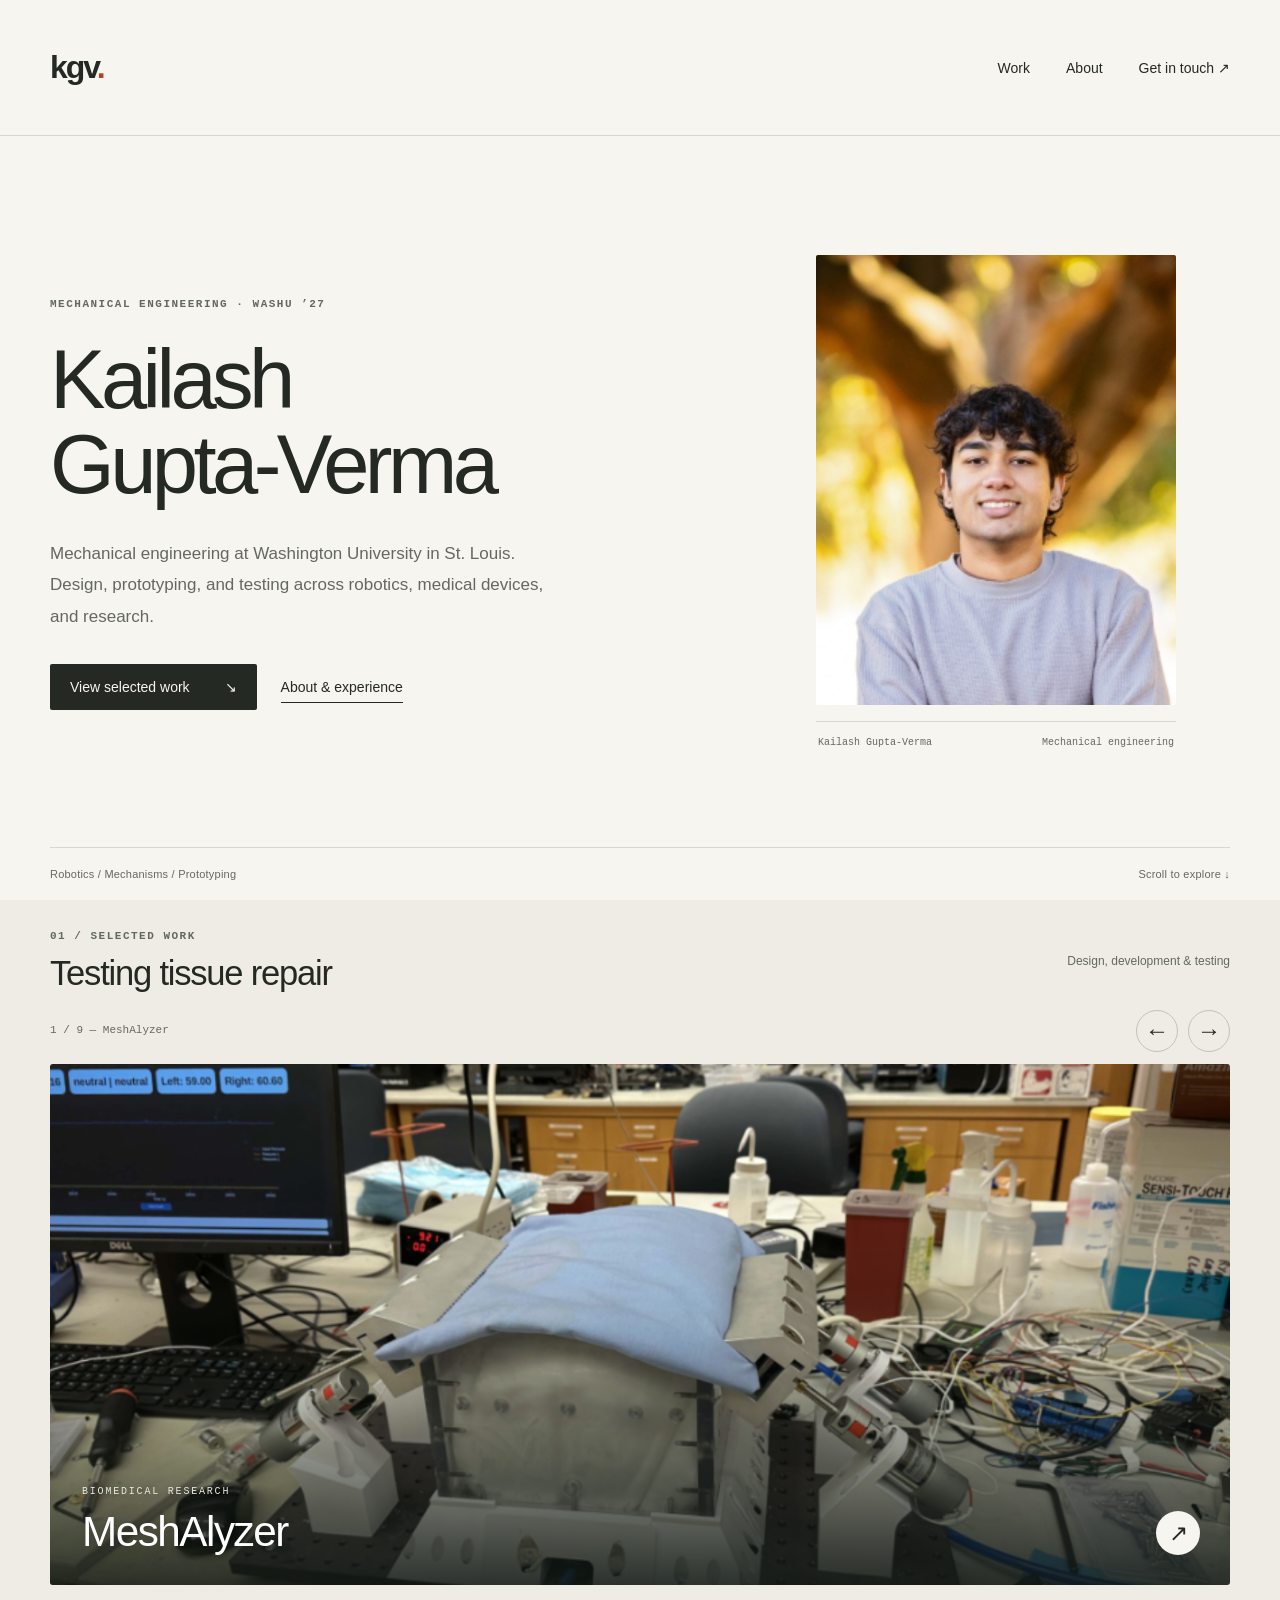
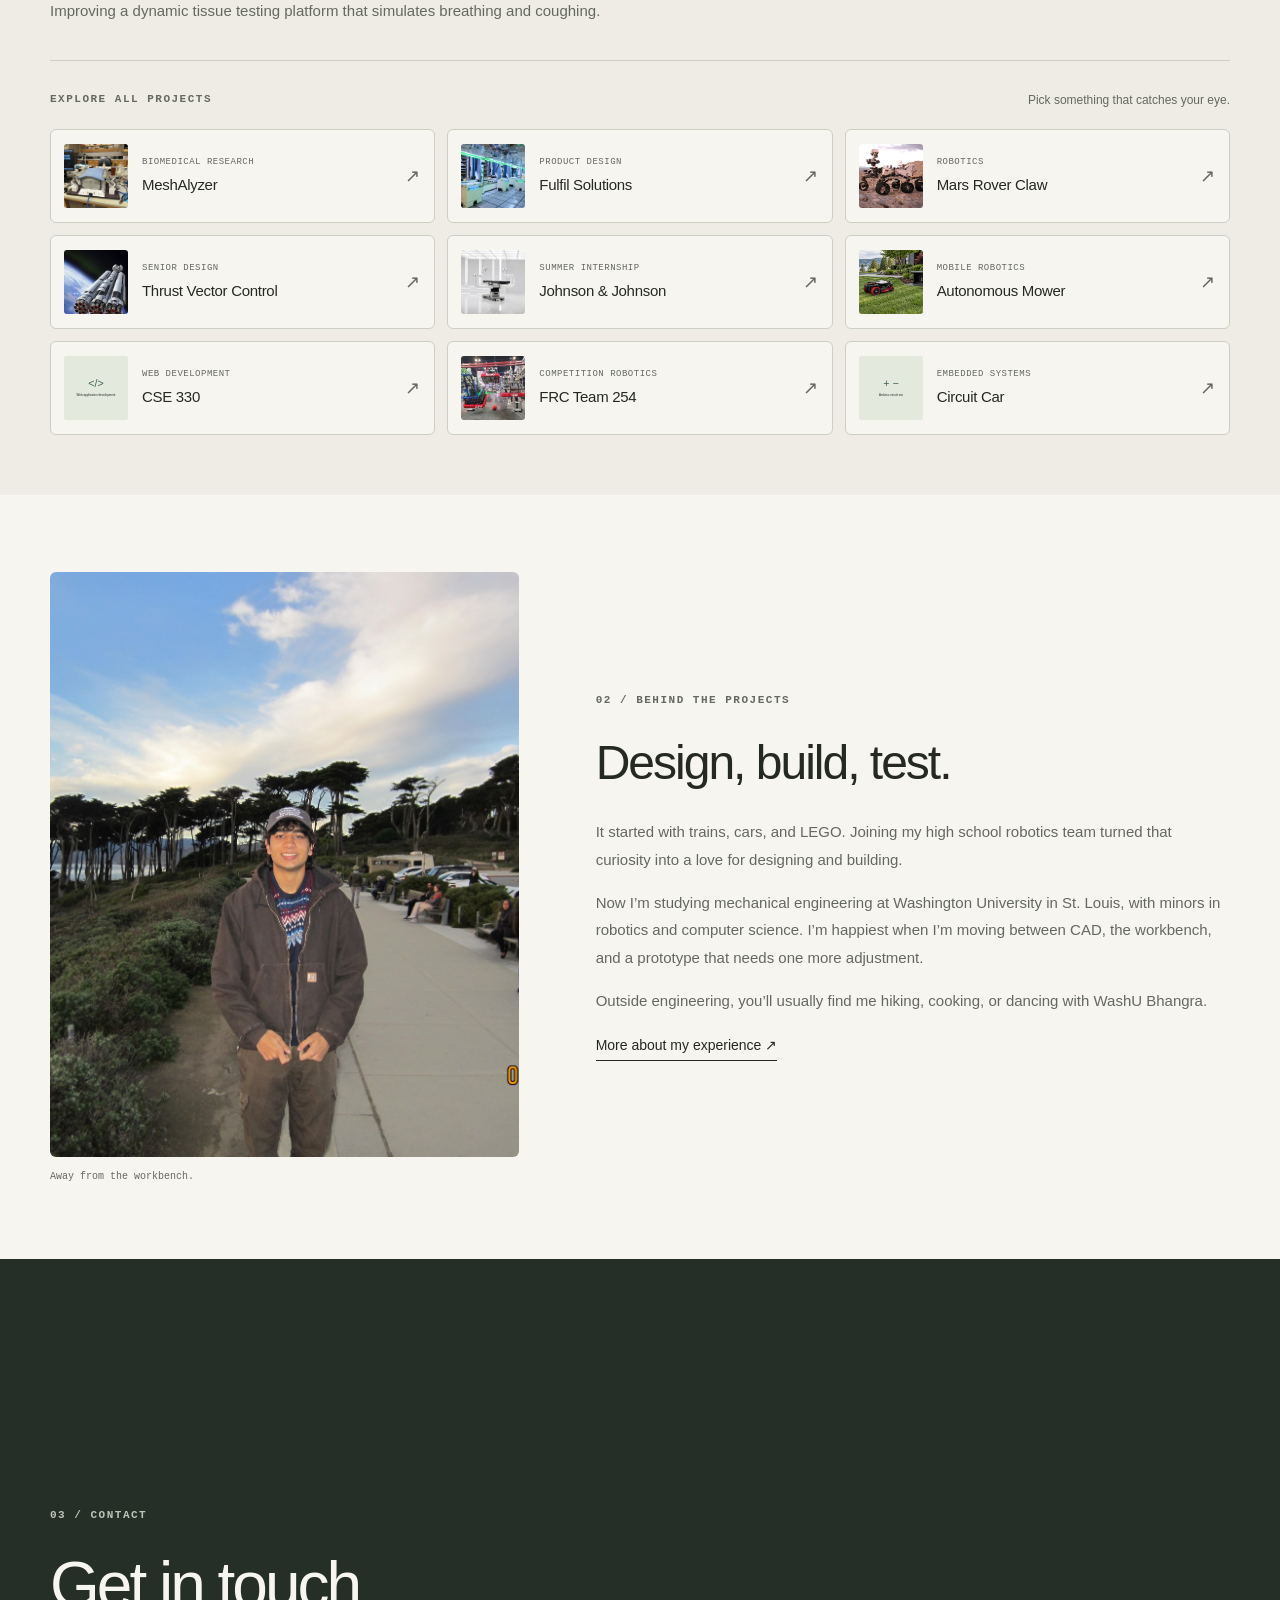
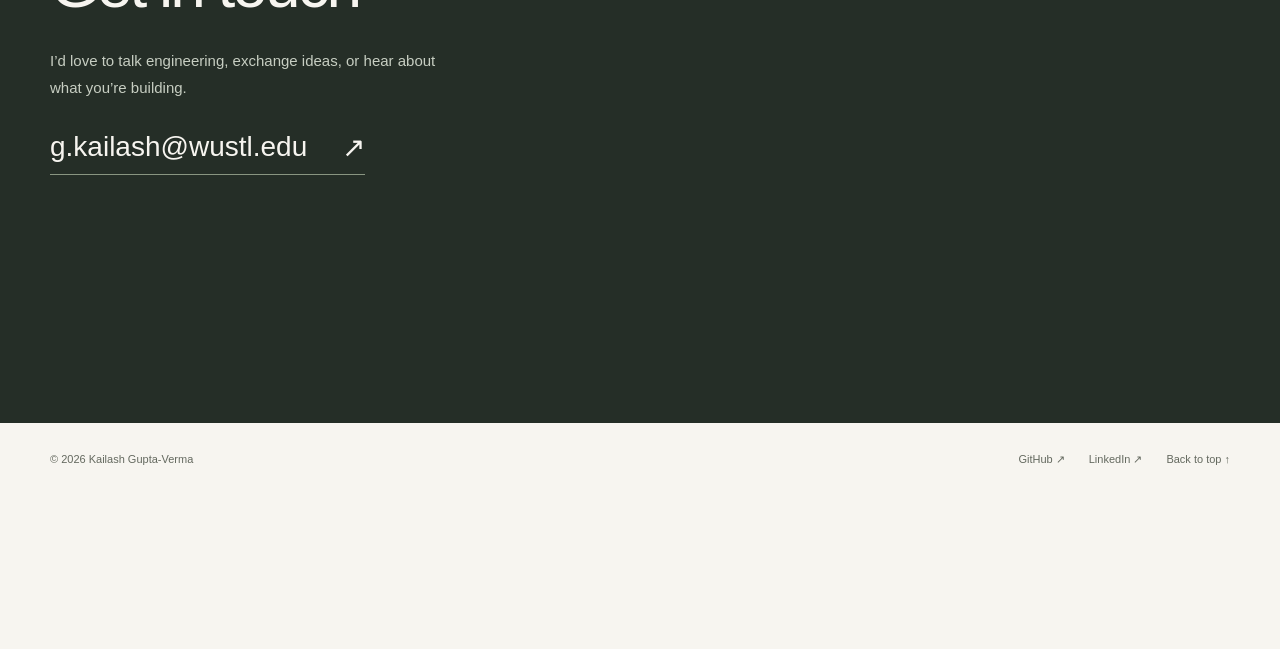
==== index.html @ 5b54e258 "trying agian" ====
<!DOCTYPE html>
<html lang="en">
<head>
    <meta charset="UTF-8">
    <meta name="viewport" content="width=device-width, initial-scale=1">
    <meta name="description"
        content="Kailash Gupta-Verma's engineering portfolio — robotics, mechanical design, biomedical research, and web development.">
    <meta name="theme-color" content="#f7f5f0">

    <title>Kailash Gupta-Verma | Engineering & Design</title>

    <link rel="stylesheet" href="style.css">
    <link rel="stylesheet" href="home.css">
    <script src="script.js" defer></script>
    <!-- Older project-page About links arrive here with #about. -->
    <script>if (window.location.hash === "#about") window.location.replace("about.html");</script>
</head>

<body class="homepage">
    <a class="skip-link" href="#main">Skip to content</a>

    <!-- navigation -->
    <header class="site-header">
        <div class="container header-inner">
            <a class="logo" href="./"
                aria-label="Kailash Gupta-Verma home">
                kgv<span>.</span>
            </a>

            <button class="menu-toggle"
                type="button"
                aria-expanded="false"
                aria-controls="navigation"
                hidden>
                Menu
            </button>

            <nav id="navigation" aria-label="Main navigation">
                <a href="#work">Work</a>
                <a href="about.html">About</a>
                <a href="#contact">
                    Get in touch <span aria-hidden="true">↗</span>
                </a>
            </nav>
        </div>
    </header>

    <main id="main">
        <!-- introduction -->
        <section class="hero container" aria-labelledby="hero-title">
            <div class="hero-copy">
                <p class="eyebrow">
                    Mechanical engineering · WashU ’27
                </p>

                <h1 id="hero-title">
                    Kailash<br>Gupta-Verma
                </h1>

                <p class="hero-description">
                    Mechanical engineering at Washington University in St. Louis.<br>Design, prototyping, and testing across robotics, medical devices, and research.
                </p>

                <div class="hero-actions">
                    <a class="button" href="#work">
                        View selected work
                        <span aria-hidden="true">↘</span>
                    </a>

                    <a class="text-link" href="about.html">
                        About & experience
                    </a>
                </div>
            </div>

            <div class="hero-visual">
                <figure class="hero-photo">
                    <img src="images/portPFP.jpeg"
                        alt="Portrait of Kailash Gupta-Verma"
                        fetchpriority="high">

                    <figcaption>
                        <span>Kailash Gupta-Verma</span>
                        <span>Mechanical engineering</span>
                    </figcaption>
                </figure>
            </div>

            <div class="hero-bottom">
                <span>Robotics / Mechanisms / Prototyping</span>

                <a href="#work">
                    Scroll to explore <span aria-hidden="true">↓</span>
                </a>
            </div>
        </section>

        <!-- project spotlight -->
        <section class="work-section" id="work"
            aria-labelledby="work-title">
            <div class="container">
                <div class="section-heading">
                    <div>
                        <p class="eyebrow">01 / Selected work</p>
                        <h2 id="work-title">Engineering in focus</h2>
                    </div>

                    <p class="work-hint">Design, development & testing</p>
                </div>

                <div class="project-carousel"
                    role="region"
                    aria-roledescription="carousel"
                    aria-label="Featured projects">

                    <div class="carousel-controls">
                        <p class="carousel-status"
                            id="project-status"
                            aria-live="polite"
                            aria-atomic="true"></p>

                        <div class="carousel-buttons">
                            <button class="carousel-button"
                                id="previous-project"
                                type="button"
                                aria-label="Show previous project"
                                aria-controls="project-track"
                                hidden>
                                <span aria-hidden="true">←</span>
                            </button>

                            <button class="carousel-button"
                                id="next-project"
                                type="button"
                                aria-label="Show next project"
                                aria-controls="project-track"
                                hidden>
                                <span aria-hidden="true">→</span>
                            </button>
                        </div>
                    </div>

                    <div class="project-grid" id="project-track">
                        <!-- meshalyzer -->
                        <article class="project-card featured" data-heading="Testing tissue repair" data-intro="A dynamic platform for studying how hernia repairs respond to breathing and coughing.">
                            <a class="project-image" style="--photo-fit: cover; --photo-position: 50% 50%"
                                href="projects/meshalyzer.html"
                                aria-label="Read about MeshAlyzer">

                                <img src="images/meshalyzer.jpg"
                                    alt="MeshAlyzer tissue testing platform on a laboratory bench"
                                    loading="lazy">

                                <span class="banner-caption"><span class="banner-category">Biomedical research</span><span class="banner-title">MeshAlyzer</span></span>
                                <span class="project-arrow"
                                    aria-hidden="true">↗</span>
                            </a>

                            <div class="project-info">
                                <div>
                                    

                                    <h3 class="visually-hidden"><a href="projects/meshalyzer.html">MeshAlyzer</a></h3>

                                    <p>
                                        Improving a dynamic tissue testing
                                        platform that simulates breathing
                                        and coughing.
                                    </p>
                                </div>

                                
                            </div>
                        </article>

                        <!-- fulfil -->
                        <article class="project-card" data-heading="Mechanisms for automation" data-intro="Compliant mechanisms and prototypes for automated grocery fulfillment.">
                            <a class="project-image" style="--photo-fit: cover; --photo-position: 50% 50%"
                                href="projects/fulfil.html"
                                aria-label="Read about my mechanical engineering internship at Fulfil">

                                <img src="images/fulfil.jpg"
                                    alt="Fulfil's automated grocery fulfillment equipment"
                                    loading="lazy">

                                <span class="banner-caption"><span class="banner-category">Product design</span><span class="banner-title">Fulfil Solutions</span></span>
                                <span class="project-arrow"
                                    aria-hidden="true">↗</span>
                            </a>

                            <div class="project-info">
                                <div>
                                    

                                    <h3 class="visually-hidden"><a href="projects/fulfil.html">Fulfil Solutions</a></h3>

                                    <p>
                                        Compliant bag-retention mechanisms and tote-positioning
                                        concepts for automated grocery fulfillment.
                                    </p>
                                </div>

                                
                            </div>
                        </article>

                        <!-- rover claw -->
                        <article class="project-card" data-heading="Designing the rover arm" data-intro="Arm and claw development, from torque calculations to working prototypes.">
                            <a class="project-image" style="--photo-fit: contain; --photo-position: 50% 50%"
                                href="projects/rover-claw.html"
                                aria-label="Read about the Mars rover claw">

                                <img src="images/roverCover.jpeg"
                                    alt="Prototype of the WashU Mars rover claw"
                                    loading="lazy">

                                <span class="banner-caption"><span class="banner-category">Robotics</span><span class="banner-title">Mars rover arm & claw</span></span>
                                <span class="project-arrow"
                                    aria-hidden="true">↗</span>
                            </a>

                            <div class="project-info">
                                <div>
                                    

                                    <h3 class="visually-hidden"><a href="projects/rover-claw.html">Mars rover arm & claw</a></h3>

                                    <p>
                                        Designing and prototyping an end effector
                                        for a competition Mars rover.
                                    </p>
                                </div>

                                
                            </div>
                        </article>

                        <!-- senior design -->
                        <article class="project-card" data-heading="Controlling an unstable system" data-intro="A thrust-vectoring demonstration that makes feedback control visible.">
                            <a class="project-image" style="--photo-fit: contain; --photo-position: 50% 50%"
                                href="projects/senior-design.html"
                                aria-label="Read about the thrust vector control demonstration">

                                <img src="images/snrDesignCover.jpeg"
                                    alt="Thrust vector control rocket demonstration"
                                    loading="lazy">

                                <span class="banner-caption"><span class="banner-category">Senior design</span><span class="banner-title">Thrust vector control</span></span>
                                <span class="project-arrow"
                                    aria-hidden="true">↗</span>
                            </a>

                            <div class="project-info">
                                <div>
                                    

                                    <h3 class="visually-hidden"><a href="projects/senior-design.html">Thrust vector control</a></h3>

                                    <p>
                                        A fan-powered thrust vector control
                                        demonstration that brings feedback
                                        control to the science center.
                                    </p>
                                </div>

                                
                            </div>
                        </article>

                        <!-- johnson & johnson -->
                        <article class="project-card" data-heading="Thermal design for robotics" data-intro="Simulation, physical layout testing, and thermal engineering at Johnson & Johnson.">
                            <a class="project-image" style="--photo-fit: cover; --photo-position: 50% 38%"
                                href="projects/jnj.html"
                                aria-label="Read about my Johnson and Johnson internship">

                                <img src="images/jnj.jpg"
                                    alt="My summer internship at Johnson & Johnson"
                                    loading="lazy">

                                <span class="banner-caption"><span class="banner-category">Industry experience</span><span class="banner-title">Johnson & Johnson</span></span>
                                <span class="project-arrow"
                                    aria-hidden="true">↗</span>
                            </a>

                            <div class="project-info">
                                <div>
                                    

                                    <h3 class="visually-hidden"><a href="projects/jnj.html">Johnson & Johnson</a></h3>

                                    <p>
                                        A closer look at my summer internship
                                        experience at Johnson & Johnson.
                                    </p>
                                </div>

                                
                            </div>
                        </article>

                        <!-- autonomous lawn mower -->
                        <article class="project-card" data-heading="Planning autonomous motion" data-intro="Exploring the mechanics, sensing, and navigation of an autonomous mower.">
                            <a class="project-image" style="--photo-fit: cover; --photo-position: 50% 50%"
                                href="projects/lawn-mower.html"
                                aria-label="Read about my autonomous lawn mower project">

                                <img src="images/lawn-mower.png"
                                    alt="Autonomous lawn mower project"
                                    loading="lazy">

                                <span class="banner-caption"><span class="banner-category">Independent project</span><span class="banner-title">Autonomous lawn mower</span></span>
                                <span class="project-arrow"
                                    aria-hidden="true">↗</span>
                            </a>

                            <div class="project-info">
                                <div>
                                    

                                    <h3 class="visually-hidden"><a href="projects/lawn-mower.html">Autonomous lawn mower</a></h3>

                                    <p>
                                        Exploring the mechanical, sensing,
                                        and navigation requirements for
                                        an autonomous mowing system.
                                    </p>
                                </div>

                                
                            </div>
                        </article>

                        <!-- cse 330 -->
                        <article class="project-card" data-heading="From interface to database" data-intro="Web applications connecting browser interactions, server logic, and stored data.">
                            <a class="project-image" style="--photo-fit: contain; --photo-position: 50% 50%"
                                href="projects/cse330.html"
                                aria-label="Read about my CSE 330 web development work">

                                <img src="images/web-development.svg"
                                    alt="Screenshot of my CSE 330 web development work"
                                    loading="lazy">

                                <span class="banner-caption"><span class="banner-category">Web development</span><span class="banner-title">Web application development</span></span>
                                <span class="project-arrow"
                                    aria-hidden="true">↗</span>
                            </a>

                            <div class="project-info">
                                <div>
                                    

                                    <h3 class="visually-hidden"><a href="projects/cse330.html">Web application development</a></h3>

                                    <p>
                                        Full-stack coursework connecting browser
                                        interactions, server-side logic,
                                        databases, and deployment.
                                    </p>
                                </div>

                                
                            </div>
                        </article>

                        <!-- frc -->
                        <article class="project-card" data-heading="Engineering for competition" data-intro="Mechanical design and electrical leadership with FRC Team 254.">
                            <a class="project-image" style="--photo-fit: cover; --photo-position: 50% 42%"
                                href="projects/frc.html"
                                aria-label="Read about my FRC robotics experience">

                                <img src="images/frc-2023-cover.jpg"
                                    alt="Team 254 competition robot"
                                    loading="lazy">

                                <span class="banner-caption"><span class="banner-category">Competition robotics</span><span class="banner-title">FRC Team 254</span></span>
                                <span class="project-arrow"
                                    aria-hidden="true">↗</span>
                            </a>

                            <div class="project-info">
                                <div>
                                    

                                    <h3 class="visually-hidden"><a href="projects/frc.html">FRC Team 254</a></h3>

                                    <p>
                                        Mechanical design, wiring, and integration
                                        across the 2022 and 2023 competition seasons.
                                    </p>
                                </div>

                                
                            </div>
                        </article>

                        <!-- circuit car -->
                        <article class="project-card" data-heading="Connecting code and circuits" data-intro="A circuits-class team project combining motor control, sensing, lights, and sound.">
                            <a class="project-image" style="--photo-fit: contain; --photo-position: 50% 50%"
                                href="projects/arduino-car.html"
                                aria-label="Read about Circuit Car">

                                <img src="images/circuits.svg"
                                    alt="Arduino-powered Circuit Car prototype"
                                    loading="lazy">

                                <span class="banner-caption"><span class="banner-category">Embedded systems</span><span class="banner-title">Circuit Car</span></span>
                                <span class="project-arrow"
                                    aria-hidden="true">↗</span>
                            </a>

                            <div class="project-info">
                                <div>
                                    

                                    <h3 class="visually-hidden"><a href="projects/arduino-car.html">Circuit Car</a></h3>

                                    <p>
                                        A microcontroller-based vehicle exploring
                                        Bluetooth control, ultrasonic sensing,
                                        and motor circuitry.
                                    </p>
                                </div>

                                
                            </div>
                        </article>
                    </div>
                </div>

                <!-- compact project directory -->
                <div class="project-directory">
                    <div class="directory-heading">
                        <p class="eyebrow">Explore all projects</p>
                        <span>Pick something that catches your eye.</span>
                    </div>

                    <div class="project-matrix">
                        <a class="mini-project" href="projects/meshalyzer.html">
                            <img src="images/meshalyzer.jpg"
                                alt="" loading="lazy">
                            <div class="mini-project-copy">
                                <span class="mini-project-category">Biomedical research</span>
                                <h3>MeshAlyzer</h3>
                            </div>
                            <span class="mini-project-arrow" aria-hidden="true">↗</span>
                        </a>

                        <a class="mini-project" href="projects/fulfil.html">
                            <img src="images/fulfil.jpg"
                                alt="" loading="lazy">
                            <div class="mini-project-copy">
                                <span class="mini-project-category">Product design</span>
                                <h3>Fulfil Solutions</h3>
                            </div>
                            <span class="mini-project-arrow" aria-hidden="true">↗</span>
                        </a>

                        <a class="mini-project" href="projects/rover-claw.html">
                            <img src="images/roverCover.jpeg"
                                alt="" loading="lazy">
                            <div class="mini-project-copy">
                                <span class="mini-project-category">Robotics</span>
                                <h3>Mars Rover Claw</h3>
                            </div>
                            <span class="mini-project-arrow" aria-hidden="true">↗</span>
                        </a>

                        <a class="mini-project" href="projects/senior-design.html">
                            <img src="images/snrDesignCover.jpeg"
                                alt="" loading="lazy">
                            <div class="mini-project-copy">
                                <span class="mini-project-category">Senior design</span>
                                <h3>Thrust Vector Control</h3>
                            </div>
                            <span class="mini-project-arrow" aria-hidden="true">↗</span>
                        </a>

                        <a class="mini-project" href="projects/jnj.html">
                            <img src="images/jnj.jpg"
                                alt="" loading="lazy">
                            <div class="mini-project-copy">
                                <span class="mini-project-category">Summer internship</span>
                                <h3>Johnson & Johnson</h3>
                            </div>
                            <span class="mini-project-arrow" aria-hidden="true">↗</span>
                        </a>

                        <a class="mini-project" href="projects/lawn-mower.html">
                            <img src="images/lawn-mower.png"
                                alt="" loading="lazy">
                            <div class="mini-project-copy">
                                <span class="mini-project-category">Mobile robotics</span>
                                <h3>Autonomous Mower</h3>
                            </div>
                            <span class="mini-project-arrow" aria-hidden="true">↗</span>
                        </a>

                        <a class="mini-project" href="projects/cse330.html">
                            <img src="images/web-development.svg"
                                alt="" loading="lazy">
                            <div class="mini-project-copy">
                                <span class="mini-project-category">Web development</span>
                                <h3>CSE 330</h3>
                            </div>
                            <span class="mini-project-arrow" aria-hidden="true">↗</span>
                        </a>

                        <a class="mini-project" href="projects/frc.html">
                            <img src="images/frc.jpeg"
                                alt="" loading="lazy">
                            <div class="mini-project-copy">
                                <span class="mini-project-category">Competition robotics</span>
                                <h3>FRC Team 254</h3>
                            </div>
                            <span class="mini-project-arrow" aria-hidden="true">↗</span>
                        </a>

                        <a class="mini-project" href="projects/arduino-car.html">
                            <img src="images/circuits.svg"
                                alt="" loading="lazy">
                            <div class="mini-project-copy">
                                <span class="mini-project-category">Embedded systems</span>
                                <h3>Circuit Car</h3>
                            </div>
                            <span class="mini-project-arrow" aria-hidden="true">↗</span>
                        </a>
                    </div>
                </div>
            </div>
        </section>

        <!-- about -->
        <section class="about-section container" id="about"
            aria-labelledby="about-title">
            <div class="about-image">
                <img src="images/about-me.jpg"
                    alt="Kailash outdoors near the coast"
                    loading="lazy">

                <span class="image-caption">
                    Away from the workbench.
                </span>
            </div>

            <div class="about-copy">
                <p class="eyebrow">02 / Behind the projects</p>

                <h2 id="about-title">
                    Design, build, test.
                </h2>

                <p>
                    It started with trains, cars, and LEGO. Joining my high
                    school robotics team turned that curiosity into a love
                    for designing and building.
                </p>

                <p>
                    Now I’m studying mechanical engineering at Washington
                    University in St. Louis, with minors in robotics and
                    computer science. I’m happiest when I’m moving between
                    CAD, the workbench, and a prototype that needs one more
                    adjustment.
                </p>

                <p>
                    Outside engineering, you’ll usually find me hiking,
                    cooking, or dancing with WashU Bhangra.
                </p>

                <a class="text-link"
                    href="about.html">
                    More about my experience
                    <span aria-hidden="true">↗</span>
                </a>
            </div>
        </section>

        <!-- contact -->
        <section class="contact-section" id="contact"
            aria-labelledby="contact-title">
            <div class="container contact-inner">
                <p class="eyebrow">03 / Contact</p>

                <h2 id="contact-title">
                    Get in touch
                </h2>

                <p>
                    I’d love to talk engineering, exchange ideas,
                    or hear about what you’re building.
                </p>

                <a class="contact-link" href="mailto:g.kailash@wustl.edu">
                    g.kailash@wustl.edu
                    <span aria-hidden="true">↗</span>
                </a>
            </div>
        </section>
    </main>

    <!-- footer -->
    <footer class="container site-footer">
        <p>
            © <span id="year">2026</span> Kailash Gupta-Verma
        </p>

        <div class="footer-links">
            <a href="https://github.com/kailashguptaverma">
                GitHub ↗
            </a>

            <a href="https://www.linkedin.com/in/kailash-gupta-verma-360150200/">
                LinkedIn ↗
            </a>

            <a href="#main">Back to top ↑</a>
        </div>
    </footer>
</body>
</html>
---- style.css ----
@import url("portfolio/style.css");
---- home.css ----
/* Homepage refinement; shared project styles stay in style.css. */
.homepage .hero { grid-template-columns: 1.35fr 1fr; gap: 40px 80px; padding-top: clamp(40px,7svh,90px); }
.homepage h1 { font-size: clamp(48px,6.5vw,88px); font-weight: 400; line-height: 1.02; letter-spacing: -.055em; }
.homepage .hero-description { max-width: 510px; font-size: 17px; line-height: 1.85; margin-top: 30px; }
.homepage .hero-photo { transform: none; padding: 0; border: 0; background: transparent; border-radius: 0; }
.homepage .hero-photo img { aspect-ratio: 4/5; max-height: 56svh; border-radius: 2px; }
.homepage .hero-photo figcaption { color: var(--muted); border-top: 1px solid var(--line); margin-top: 16px; padding-top: 15px; }
.homepage .hero-visual { max-width: 360px; padding: 0; }
.homepage .hero-actions .button { border-radius: 2px; padding: 15px 20px; }
.homepage .hero-bottom { font-family: inherit; letter-spacing: .02em; }
.homepage #work { scroll-margin-top: 0; padding-top: 28px; padding-bottom: 60px; }
.homepage #work .section-heading { margin-bottom: 22px; align-items: center; }
.homepage #work .section-heading h2 { font-size: clamp(30px,3.5vw,46px); letter-spacing: -.04em; }
.homepage #work .section-heading .eyebrow { margin-bottom: 10px; }
.homepage .carousel-controls { margin-bottom: 16px; }
.homepage .carousel-button { width: 42px; height: 42px; }
.homepage .project-carousel.is-ready .project-image img,
.homepage .project-carousel.is-ready .project-placeholder { height: var(--spotlight-height,40svh); min-height: 180px; aspect-ratio: auto; }
.homepage .project-carousel.is-ready .project-info { padding-top: 20px; }
.homepage .project-info h3 { font-size: 24px; }
.homepage .project-info p:last-child { margin-bottom: 0; line-height: 1.65; }
.homepage .project-directory { margin-top: 42px; }
.homepage .about-copy em { font-family: inherit; font-style: normal; }
.homepage .contact-inner h2 { font-size: clamp(38px,5vw,64px); }
@media(max-width:800px) {
 .homepage .hero { gap: 35px; }
 .homepage .project-carousel.is-ready .project-info { display: block; }
 .homepage .project-carousel.is-ready .tags { justify-content: flex-start; max-width: none; }
}
@media(max-width:640px) {
 .homepage .hero { grid-template-columns: 1fr; padding-top: 40px; }
 .homepage h1 { font-size: clamp(46px,12vw,68px); }
 .homepage .hero-description { font-size: 16px; }
 .homepage .hero-visual { max-width: 300px; }
 .homepage .hero-photo img { max-height: none; }
 .homepage #work .section-heading { display: block; }
 .homepage #work .section-heading > p { margin-top: 14px; }
 .homepage .project-carousel.is-ready .project-image img { height: clamp(200px,32svh,340px); }
}

/* Image-led project spotlight */
.visually-hidden { position:absolute!important; width:1px; height:1px; padding:0; margin:-1px; overflow:hidden; clip-path:inset(50%); white-space:nowrap; border:0; }
.homepage #work .section-heading { margin-bottom:16px; }
.homepage #work .section-heading h2 { font-size:clamp(26px,2.7vw,36px); letter-spacing:-.035em; }
.homepage #work .section-heading .eyebrow { margin-bottom:8px; }
.homepage .work-hint { font-size:12px; }
.homepage .carousel-controls { margin-bottom:12px; }
.homepage .project-image { background:#dfe2d8; border-radius:3px; isolation:isolate; }
.homepage .project-image::after { content:""; position:absolute; inset:0; z-index:1; pointer-events:none; background:linear-gradient(180deg,transparent 35%,rgba(16,23,19,.15) 55%,rgba(16,23,19,.88) 100%); }
.homepage .project-carousel .project-image img { width:100%; height:var(--spotlight-height,52svh); min-height:260px; object-fit:var(--photo-fit,cover); object-position:var(--photo-position,center); }
.homepage .project-carousel.is-ready .project-image img { min-height:260px; object-fit:var(--photo-fit,cover); }
.homepage .project-image:hover img { transform:none; }
.homepage .banner-caption { position:absolute; z-index:2; bottom:30px; left:32px; right:95px; color:#fff; display:flex; flex-direction:column; gap:10px; text-shadow:0 1px 8px rgba(0,0,0,.2); }
.homepage .banner-category { font:10px/1.5 "Courier New",monospace; text-transform:uppercase; letter-spacing:1.8px; color:#e4e9de; }
.homepage .banner-title { font-size:clamp(27px,3.3vw,44px); font-weight:400; letter-spacing:-.035em; line-height:1.1; }
.homepage .project-arrow { z-index:3; bottom:30px; right:30px; }
.homepage .project-carousel.is-ready .project-info { display:block; padding-top:14px; }
.homepage .project-info p { max-width:820px; color:var(--muted); font-size:15px; line-height:1.65; }
.homepage .project-directory { margin-top:36px; }
@media(max-width:640px) {
 .homepage #work { padding-top:24px; }
 .homepage #work .section-heading .work-hint { display:none; }
 .homepage .project-carousel.is-ready .project-image img { height:clamp(300px,48svh,480px); min-height:300px; }
 .homepage .banner-caption { bottom:24px; left:20px; right:70px; gap:8px; }
 .homepage .banner-title { font-size:28px; }
 .homepage .project-arrow { bottom:24px; right:18px; width:36px; height:36px; font-size:20px; }
}
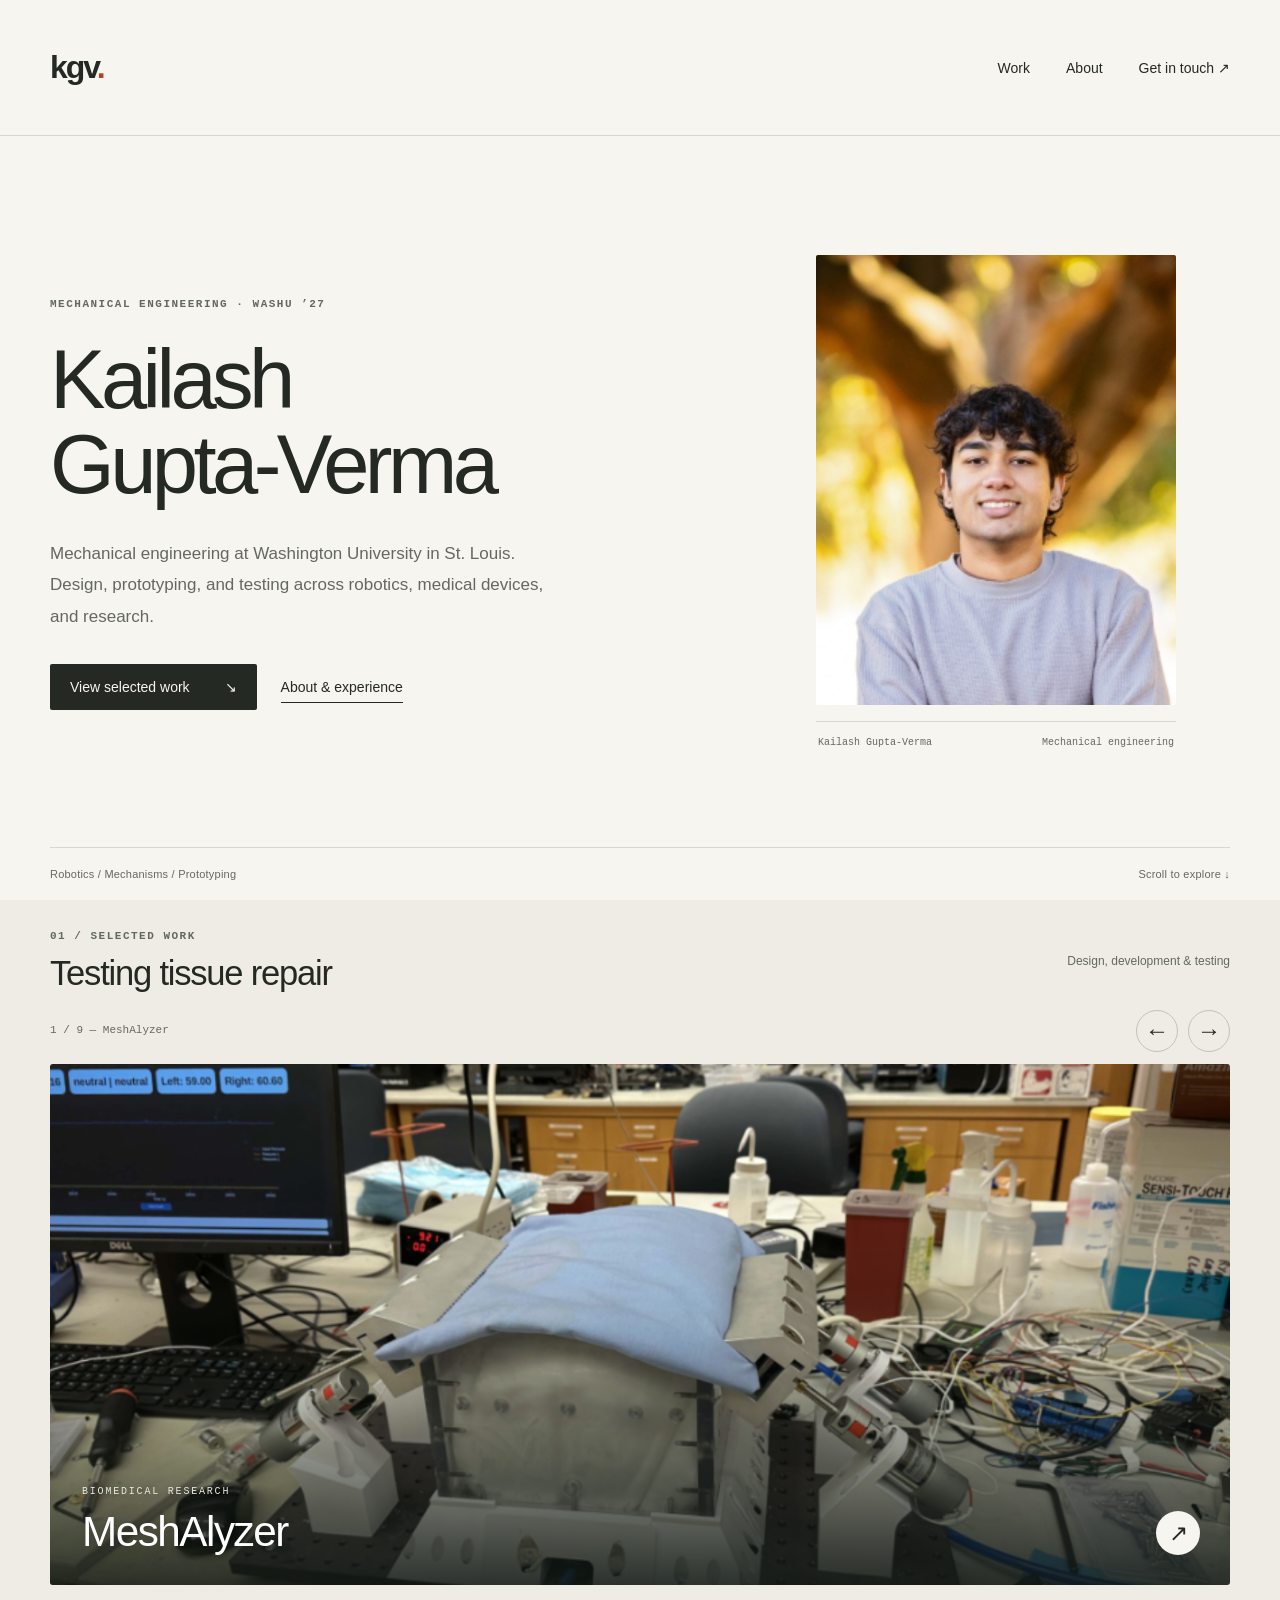
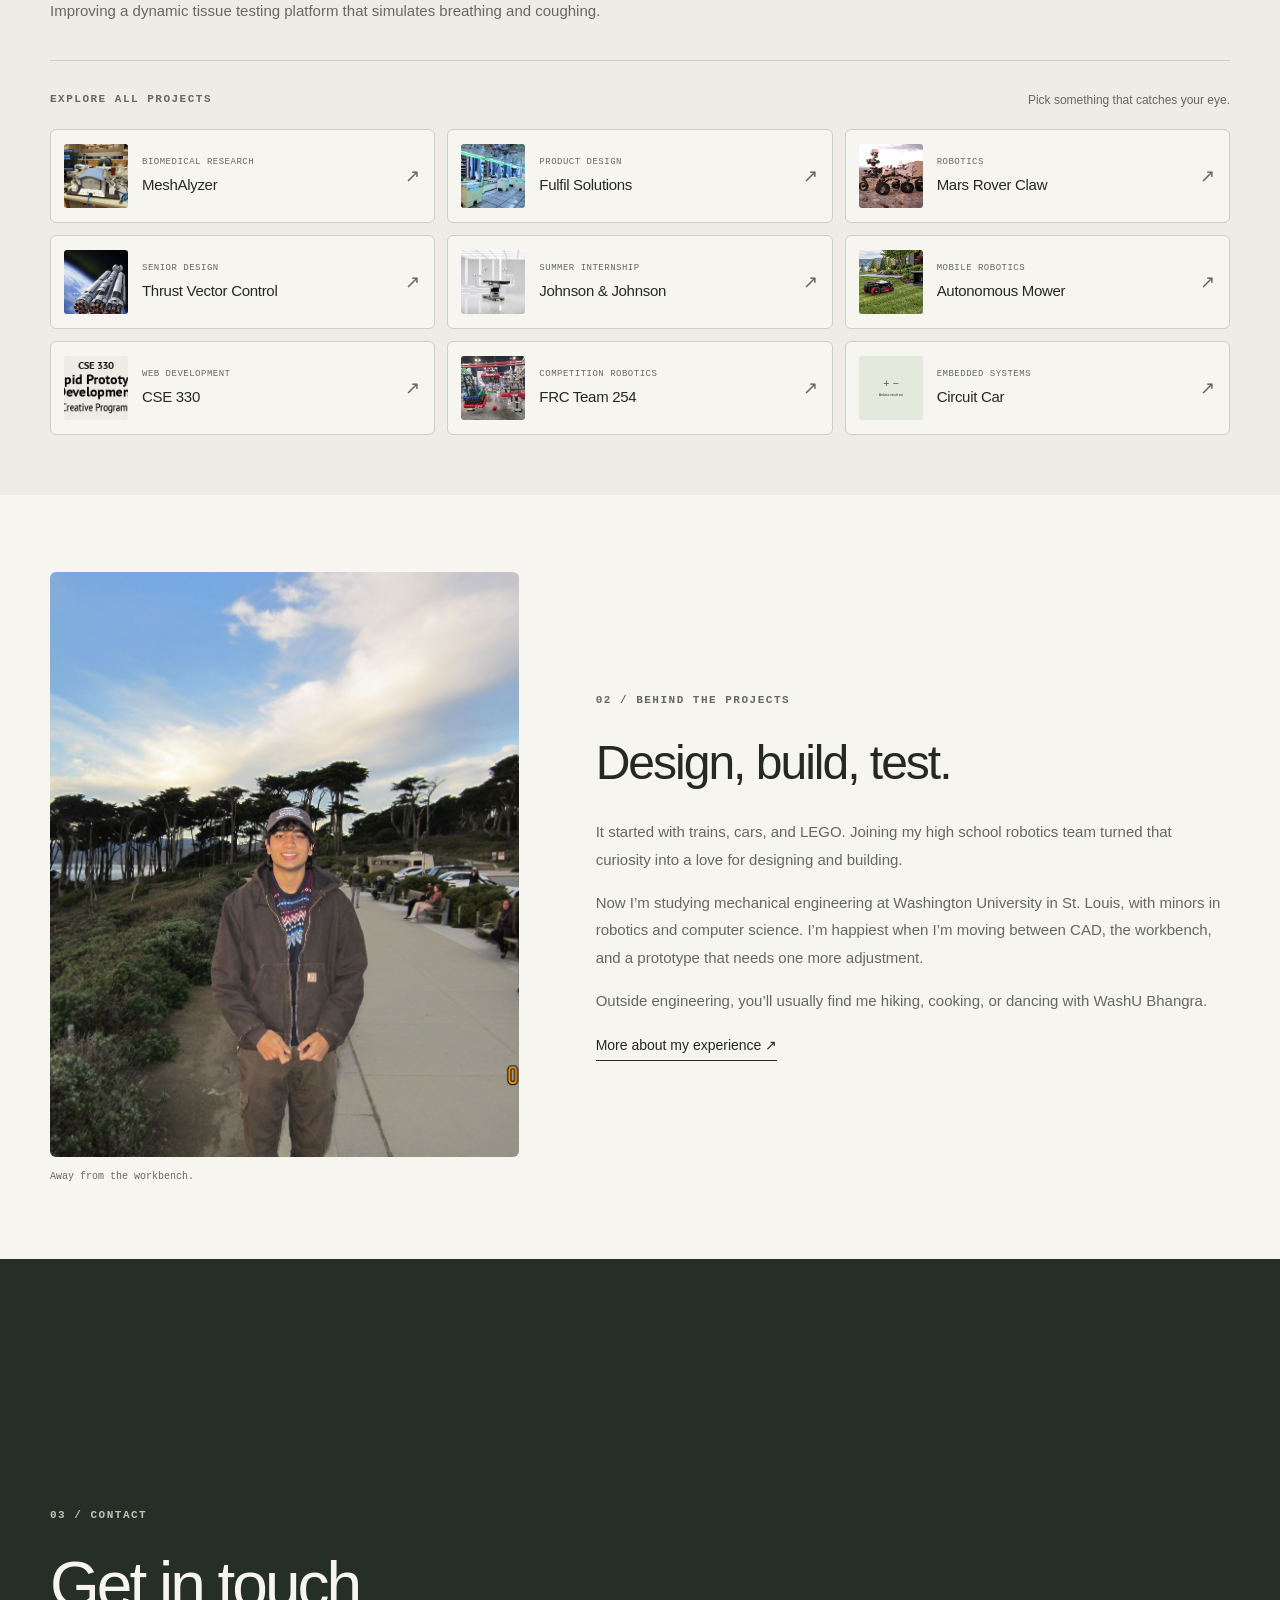
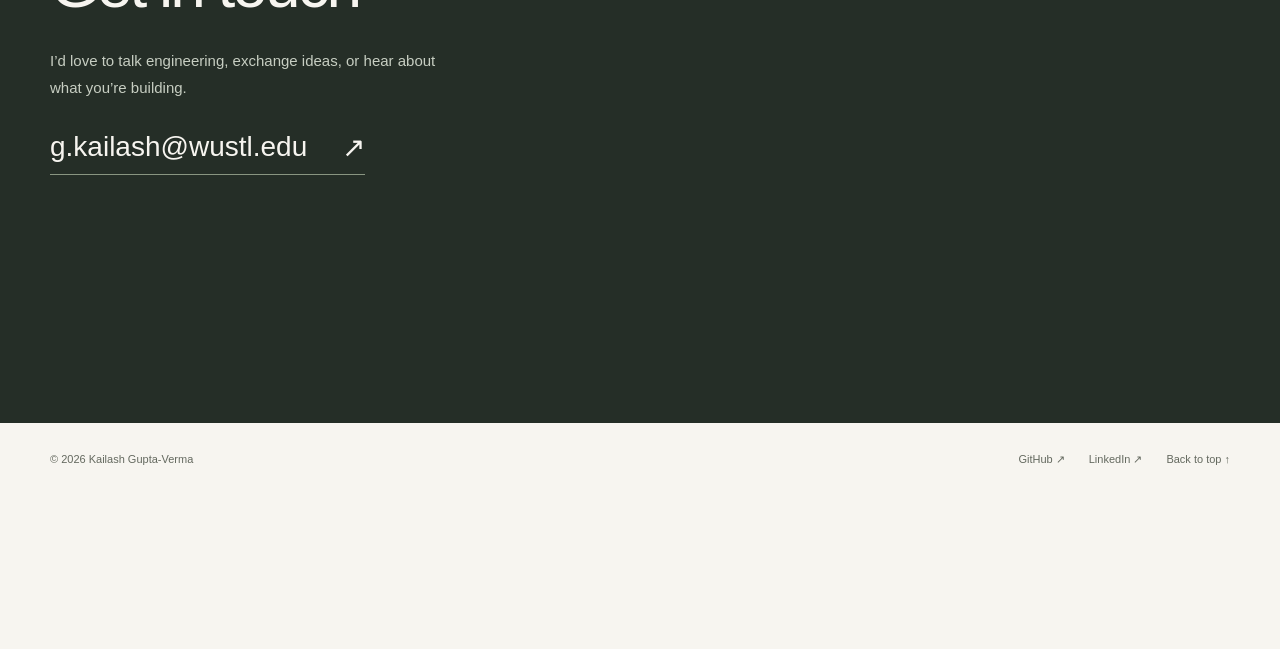
==== commit 6ac6968f: "330 image update" ====
--- a/index.html
+++ b/index.html
@@ -336,7 +336,7 @@
                                 href="projects/cse330.html"
                                 aria-label="Read about my CSE 330 web development work">
 
-                                <img src="images/web-development.svg"
+                                <img src="images/cse330-cover.png"
                                     alt="Screenshot of my CSE 330 web development work"
                                     loading="lazy">
 
@@ -496,7 +496,7 @@
                         </a>
 
                         <a class="mini-project" href="projects/cse330.html">
-                            <img src="images/web-development.svg"
+                            <img src="images/cse330-cover.png"
                                 alt="" loading="lazy">
                             <div class="mini-project-copy">
                                 <span class="mini-project-category">Web development</span>
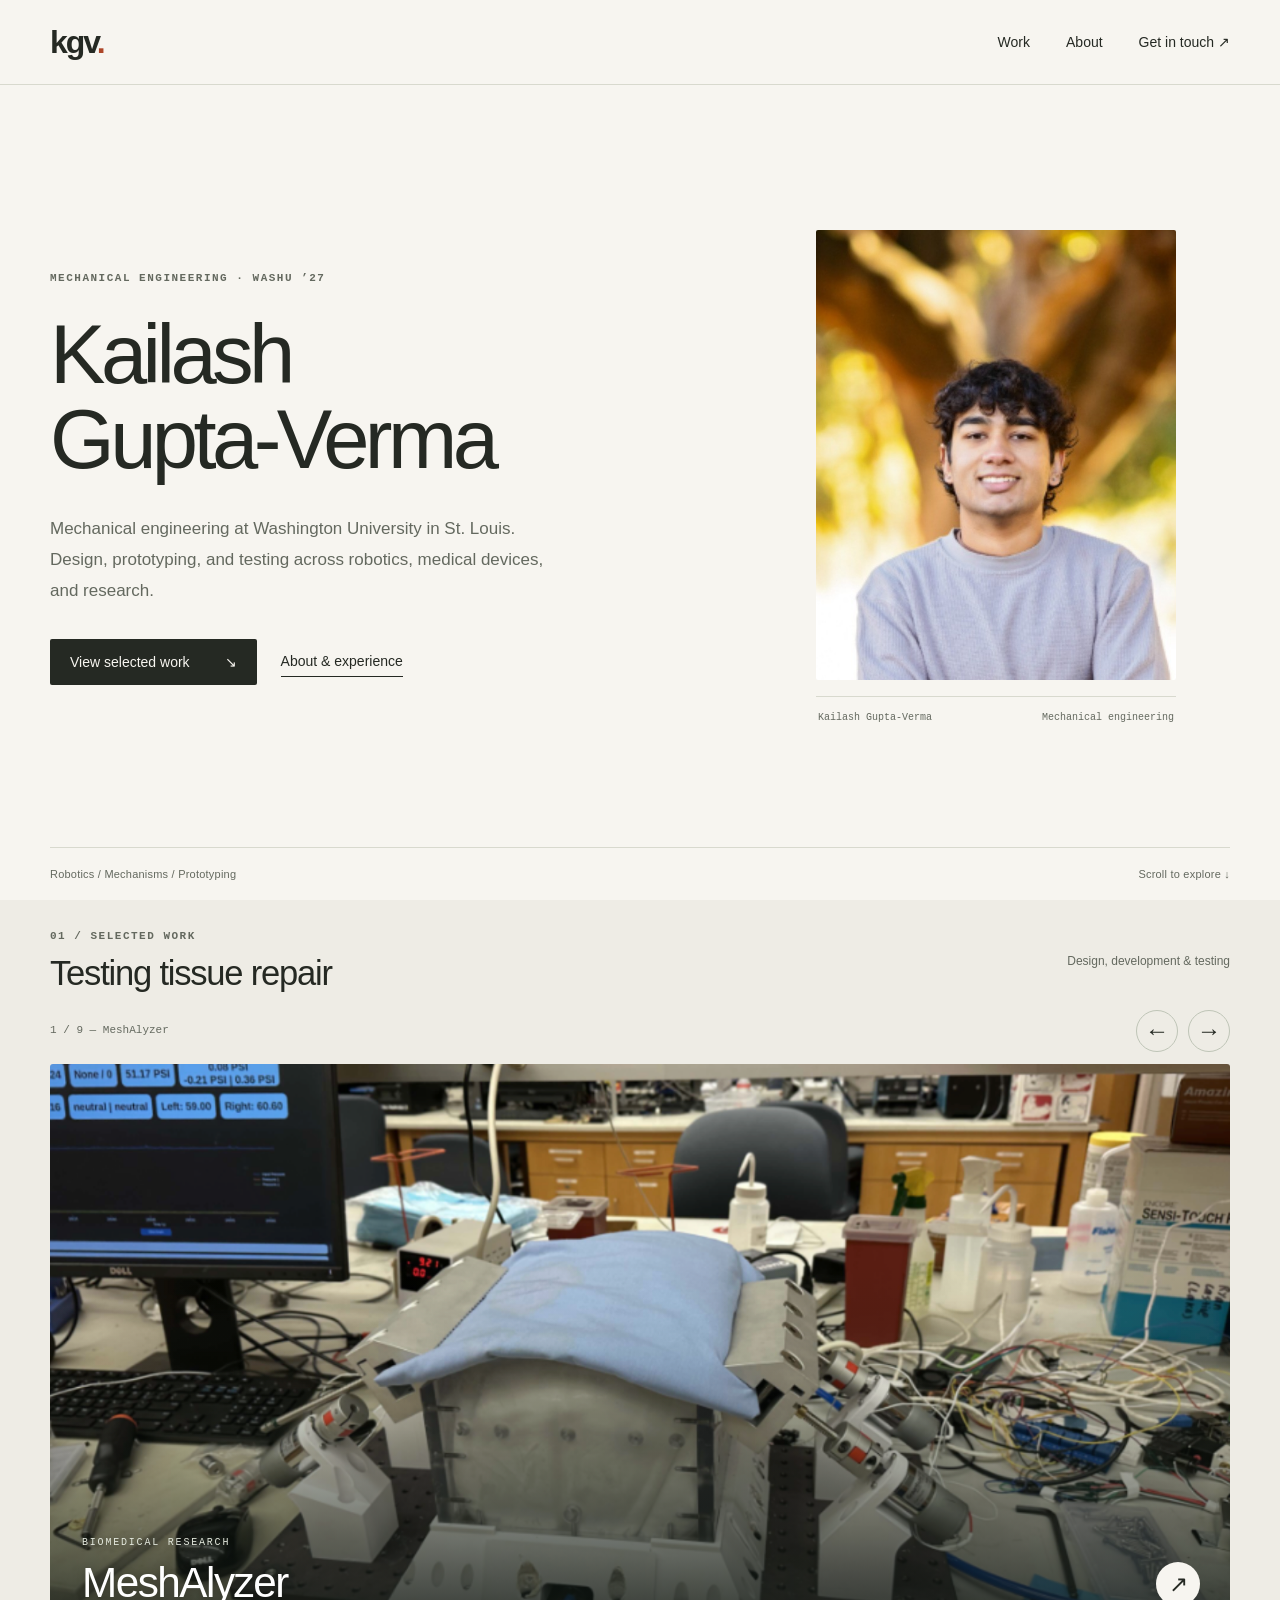
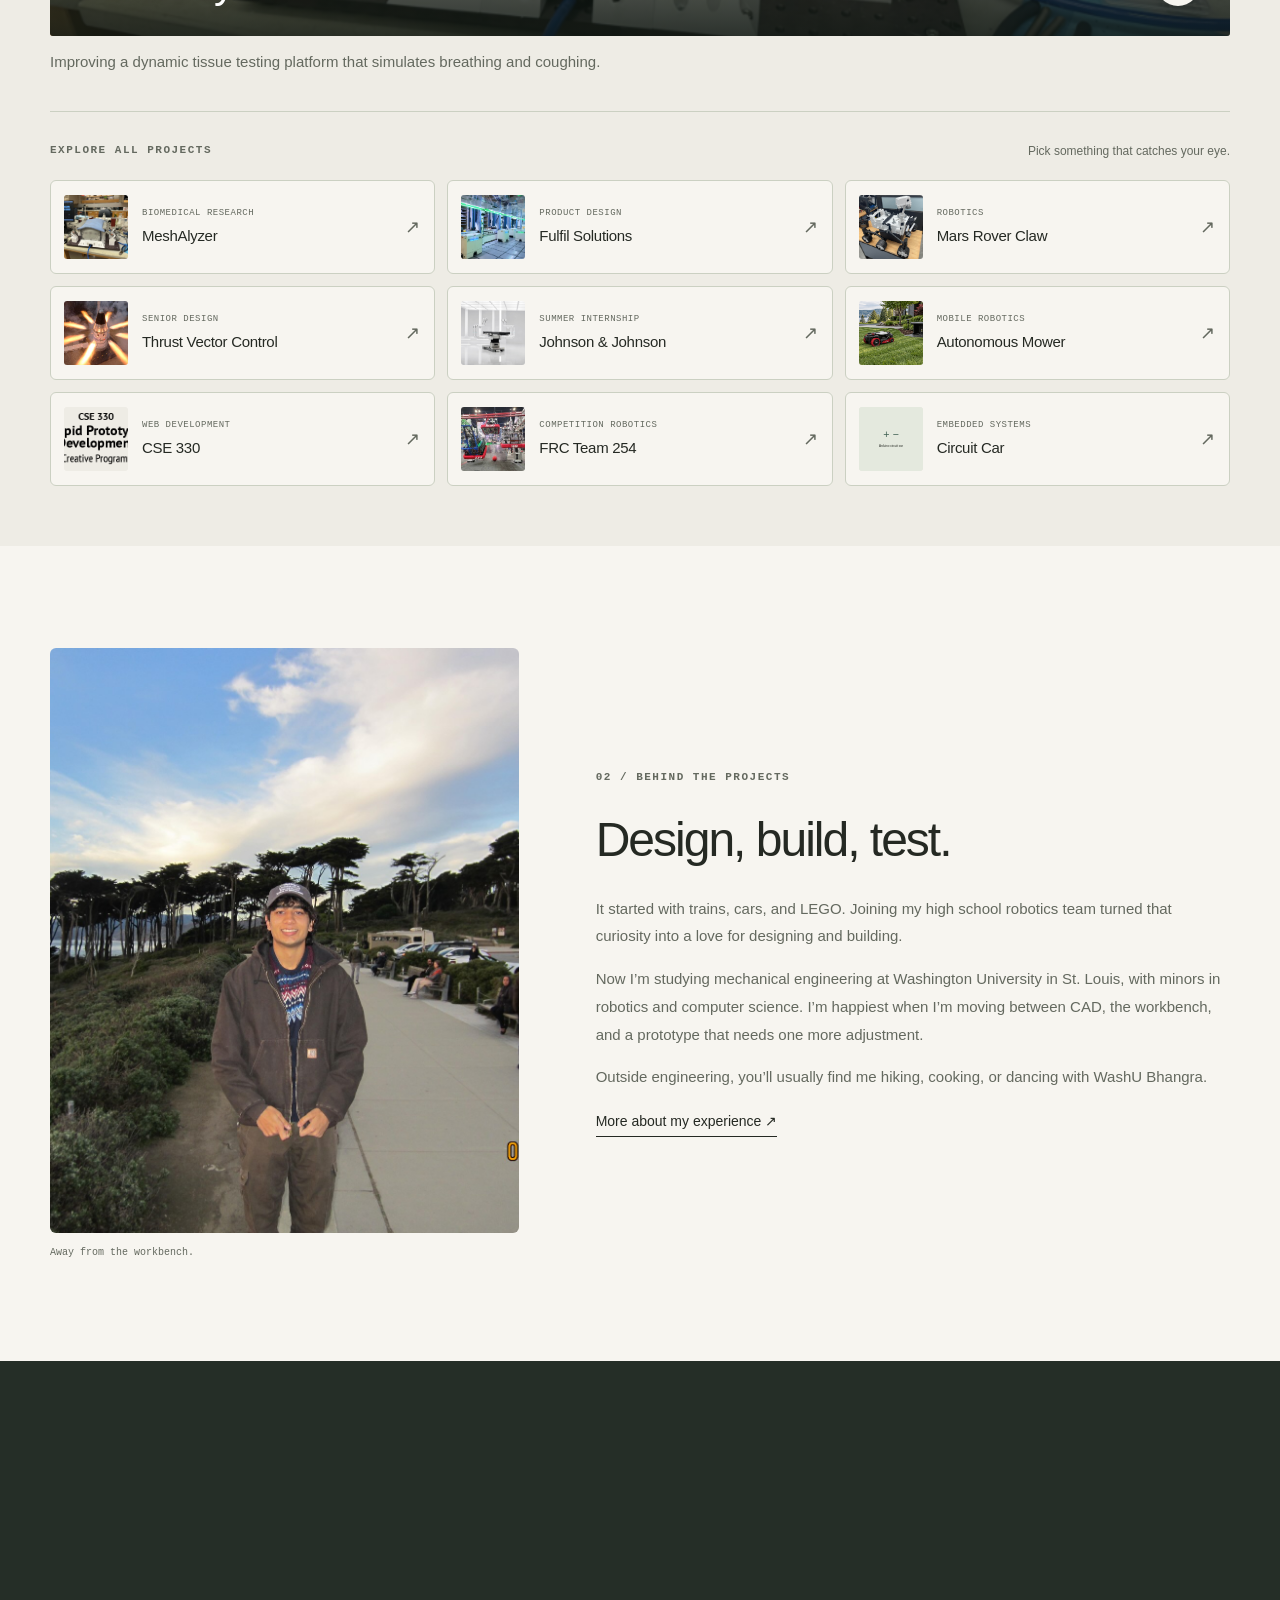
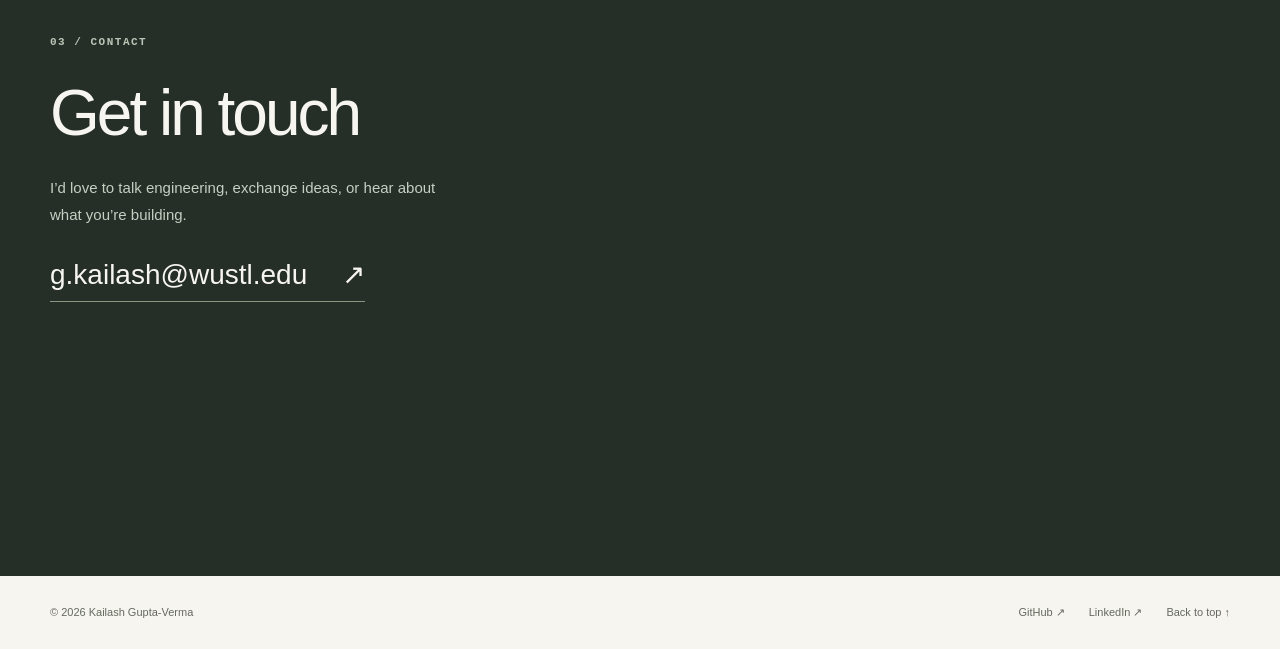
==== commit 83b45f87: "rover image update" ====
--- a/index.html
+++ b/index.html
@@ -210,7 +210,7 @@
                                 href="projects/rover-claw.html"
                                 aria-label="Read about the Mars rover claw">
 
-                                <img src="images/roverCover.jpeg"
+                                <img src="images/roverCover.jpg"
                                     alt="Prototype of the WashU Mars rover claw"
                                     loading="lazy">
 
@@ -456,7 +456,7 @@
                         </a>
 
                         <a class="mini-project" href="projects/rover-claw.html">
-                            <img src="images/roverCover.jpeg"
+                            <img src="images/roverCover.jpg"
                                 alt="" loading="lazy">
                             <div class="mini-project-copy">
                                 <span class="mini-project-category">Robotics</span>
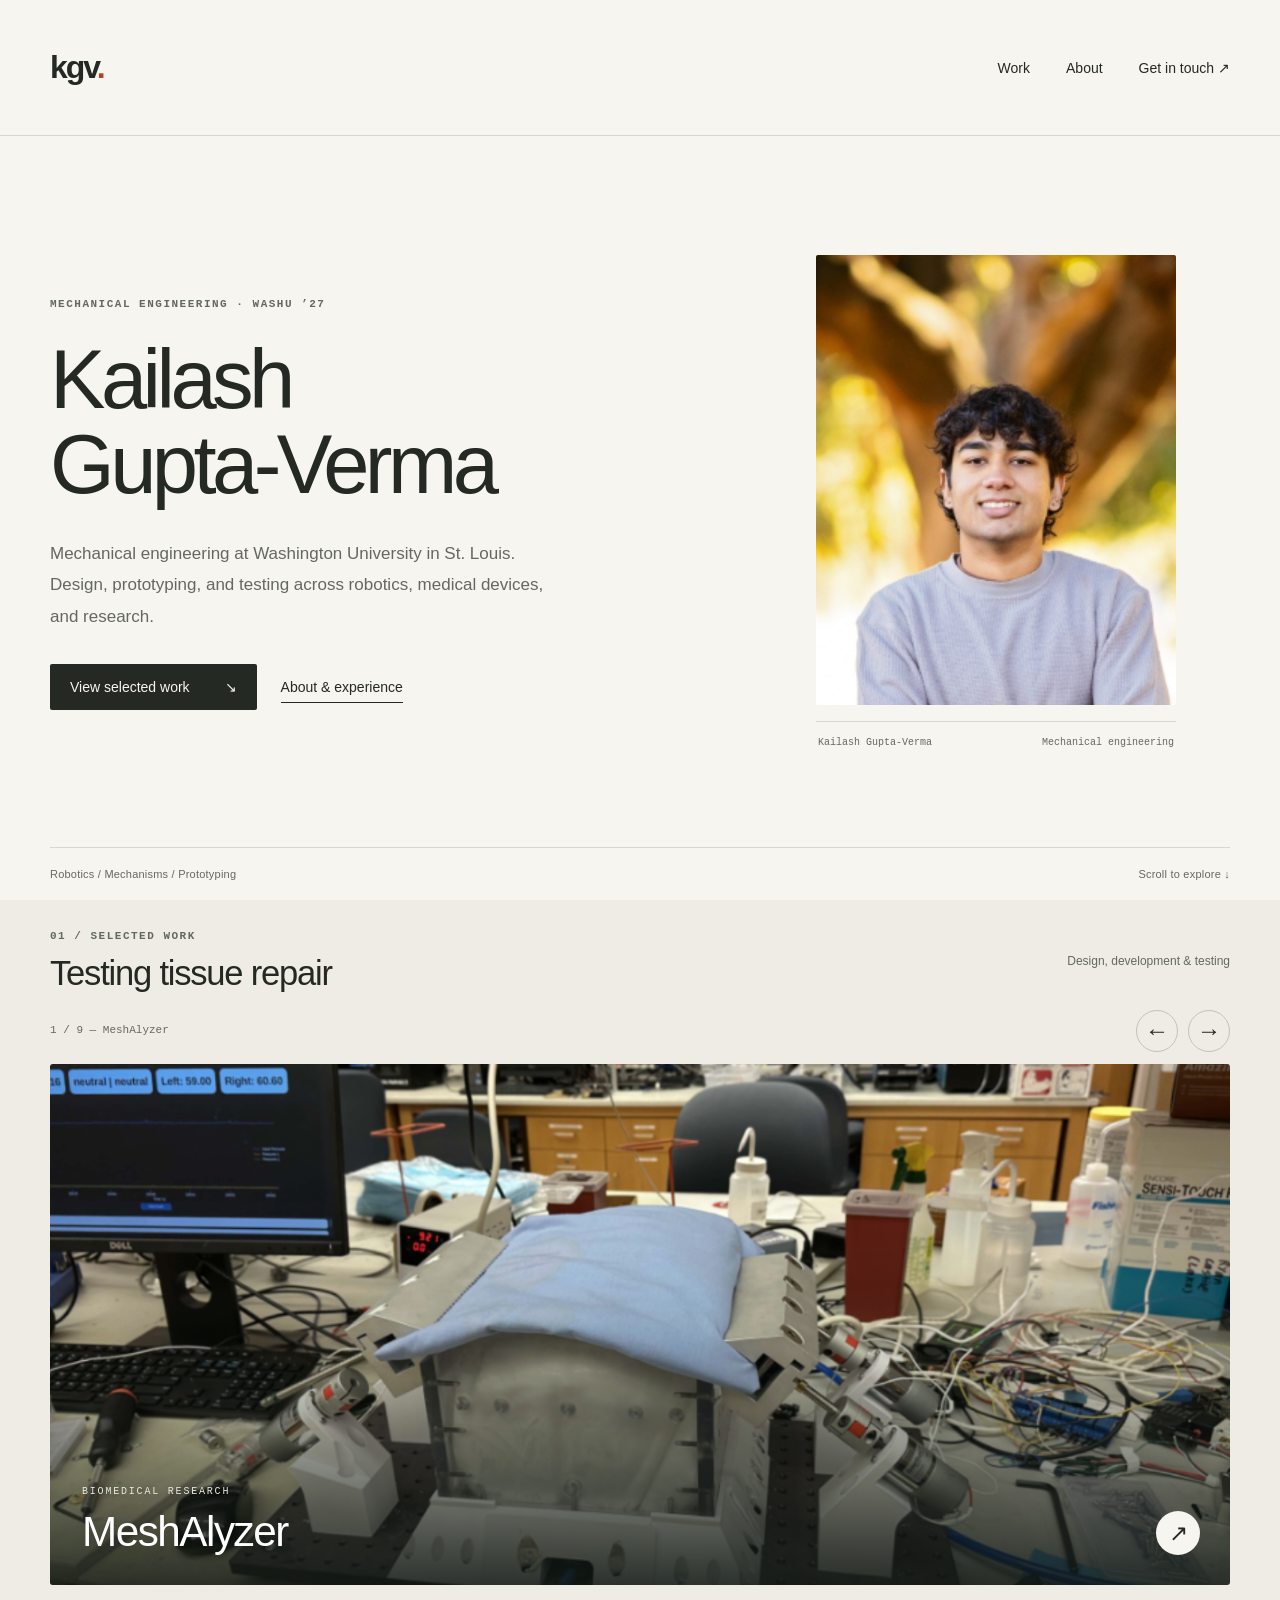
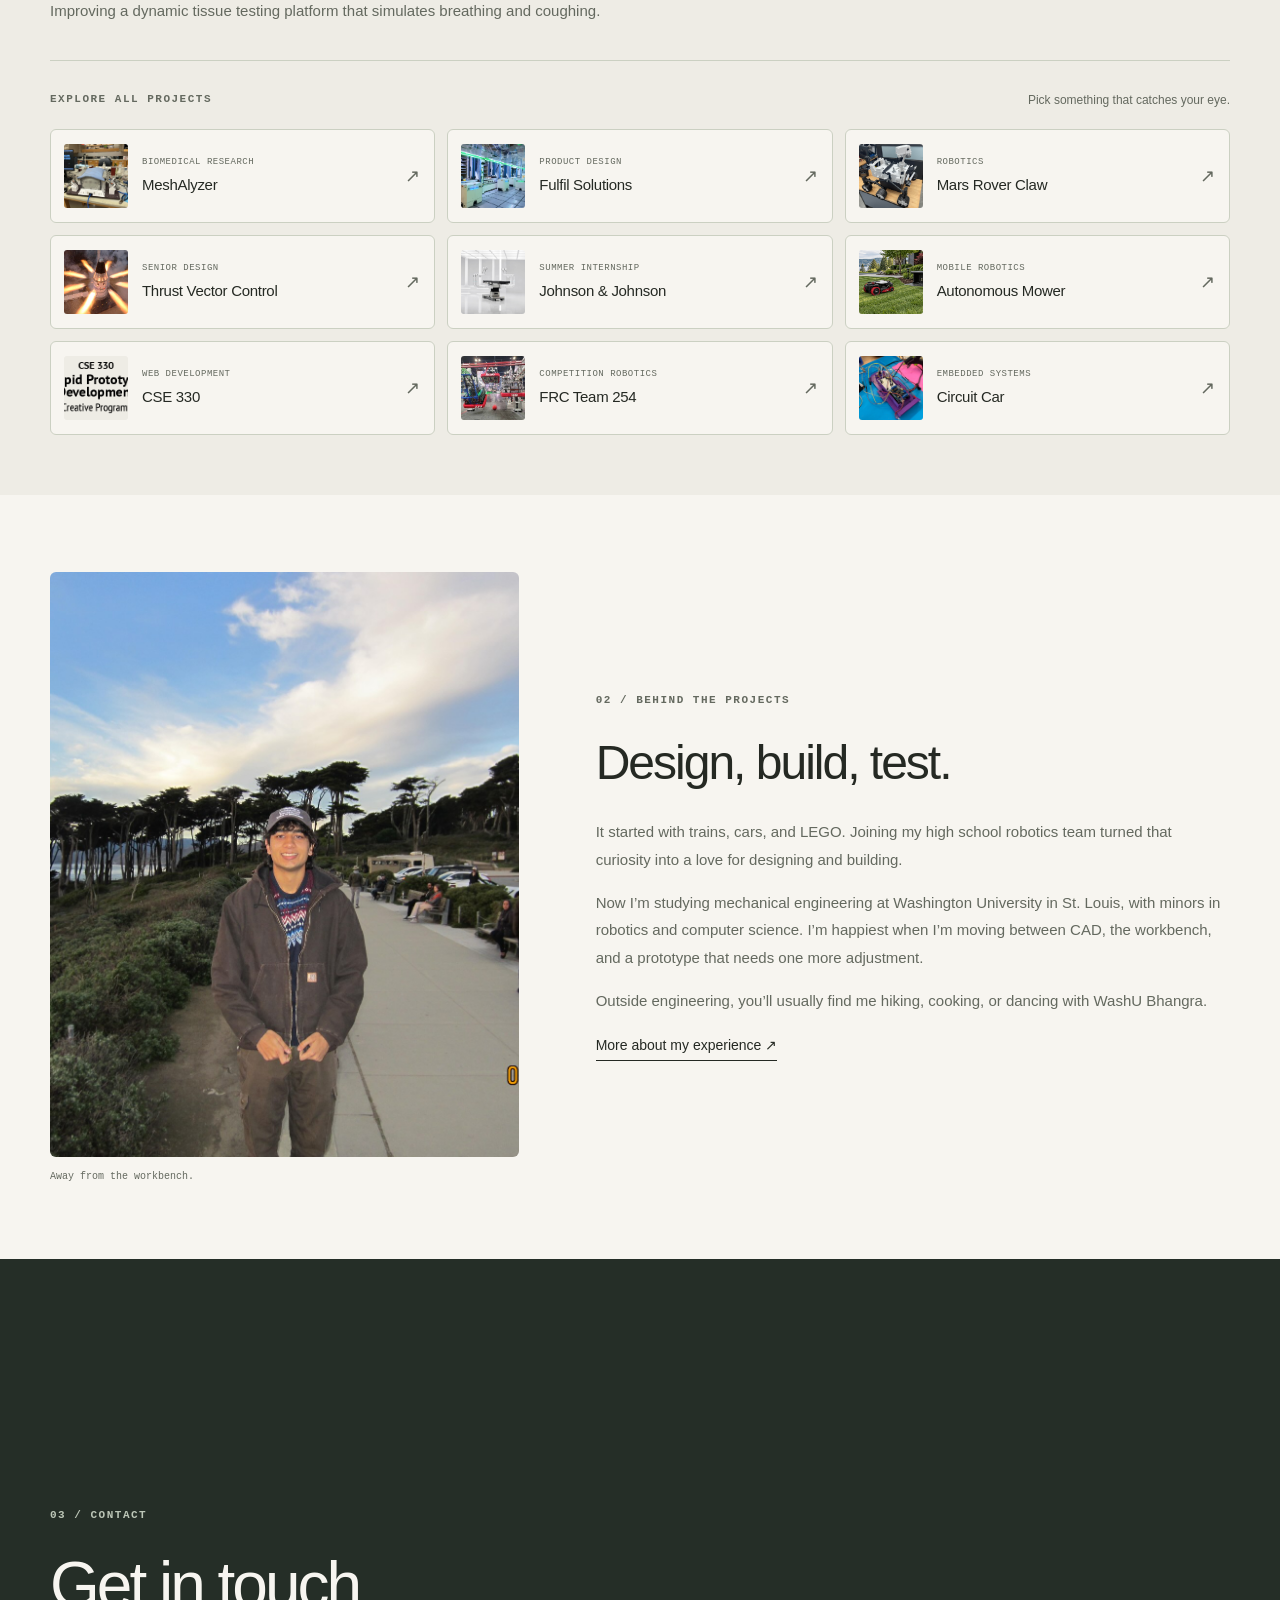
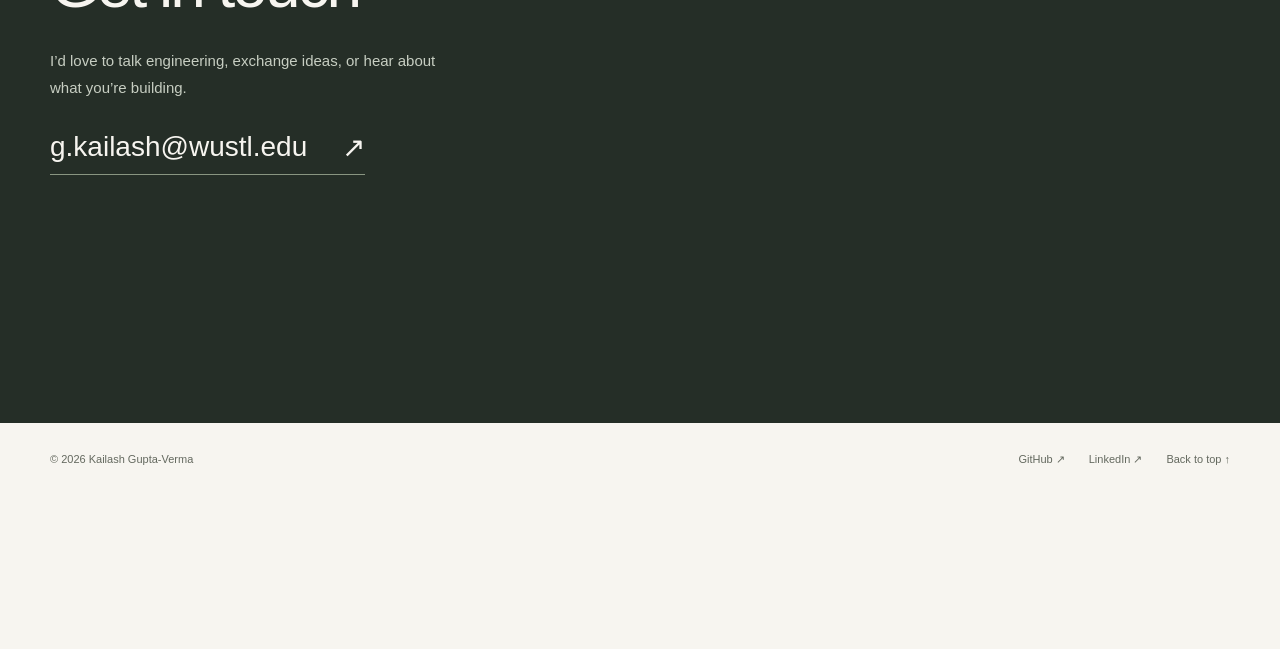
==== commit f65a1f44: "circuits image update" ====
--- a/index.html
+++ b/index.html
@@ -399,7 +399,7 @@
                                 href="projects/arduino-car.html"
                                 aria-label="Read about Circuit Car">
 
-                                <img src="images/circuits.svg"
+                                <img src="images/circuits.jpeg"
                                     alt="Arduino-powered Circuit Car prototype"
                                     loading="lazy">
 
@@ -516,7 +516,7 @@
                         </a>
 
                         <a class="mini-project" href="projects/arduino-car.html">
-                            <img src="images/circuits.svg"
+                            <img src="images/circuits.jpeg"
                                 alt="" loading="lazy">
                             <div class="mini-project-copy">
                                 <span class="mini-project-category">Embedded systems</span>
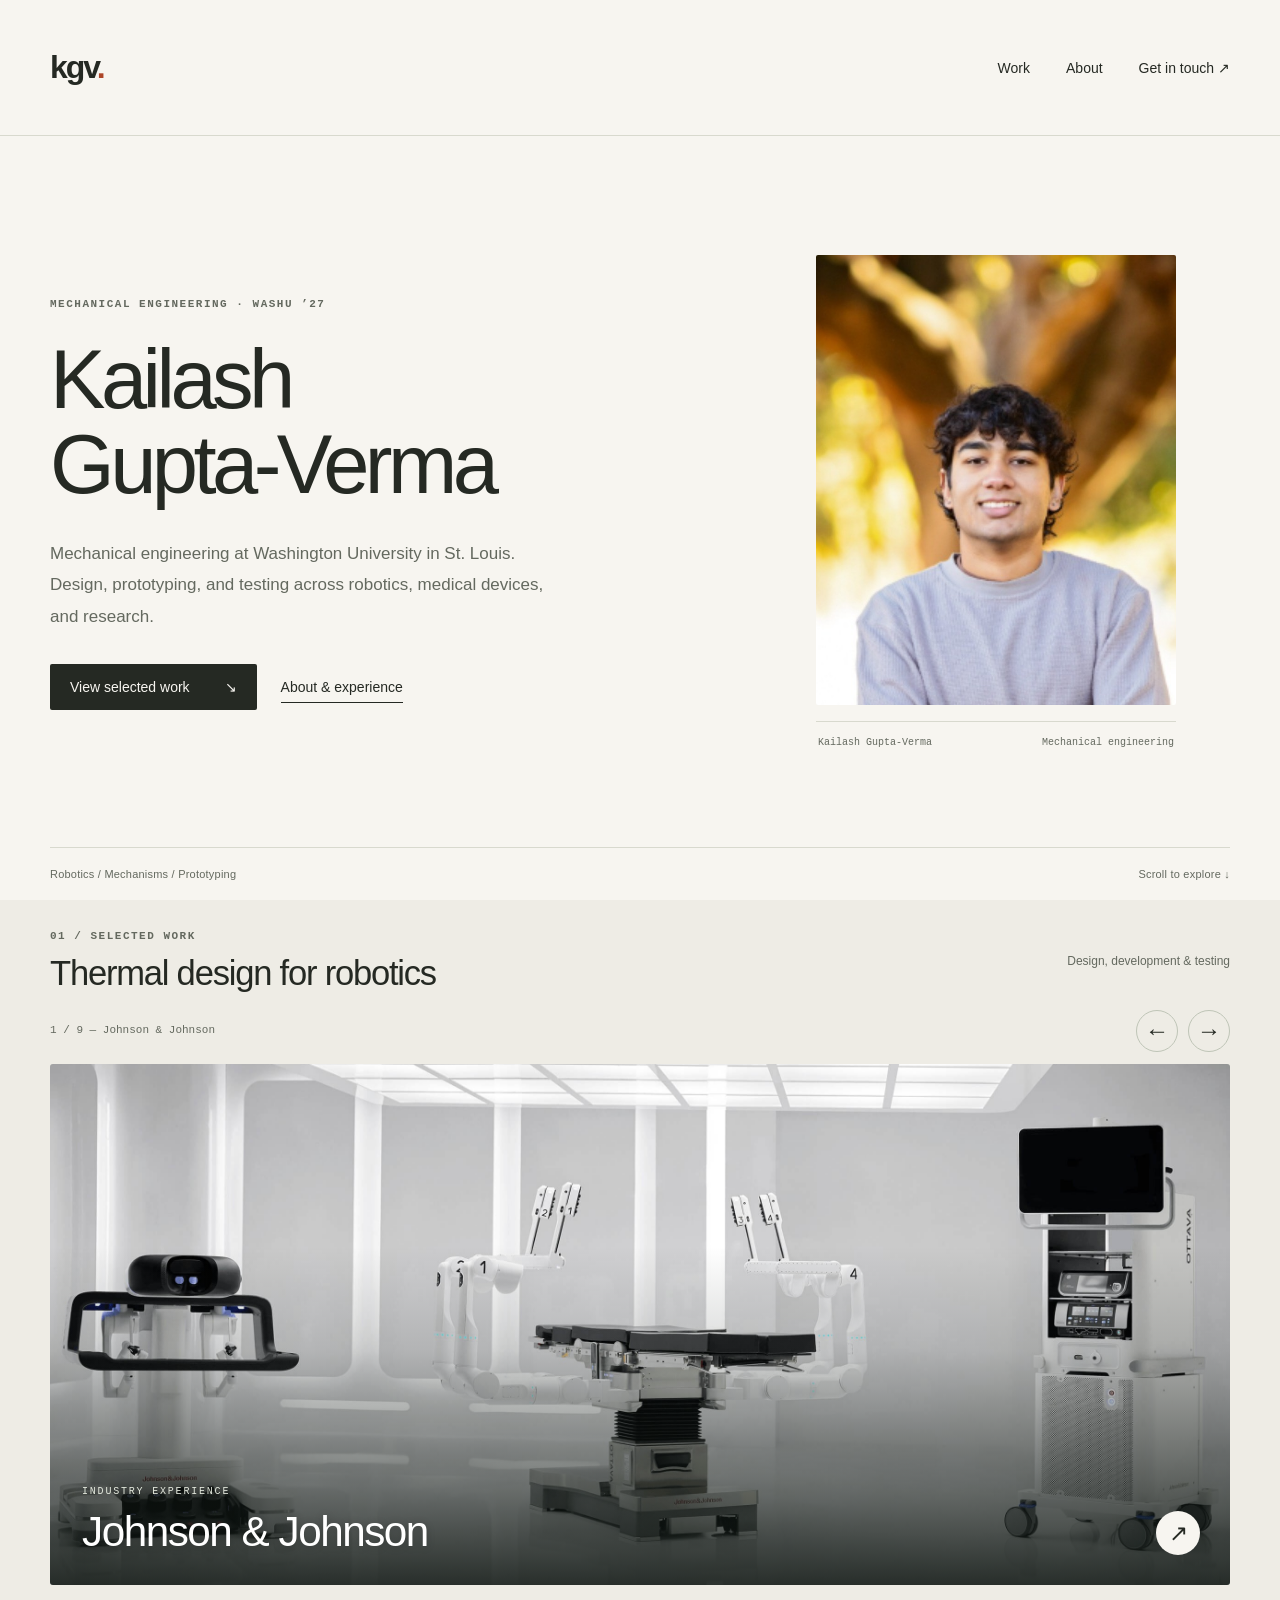
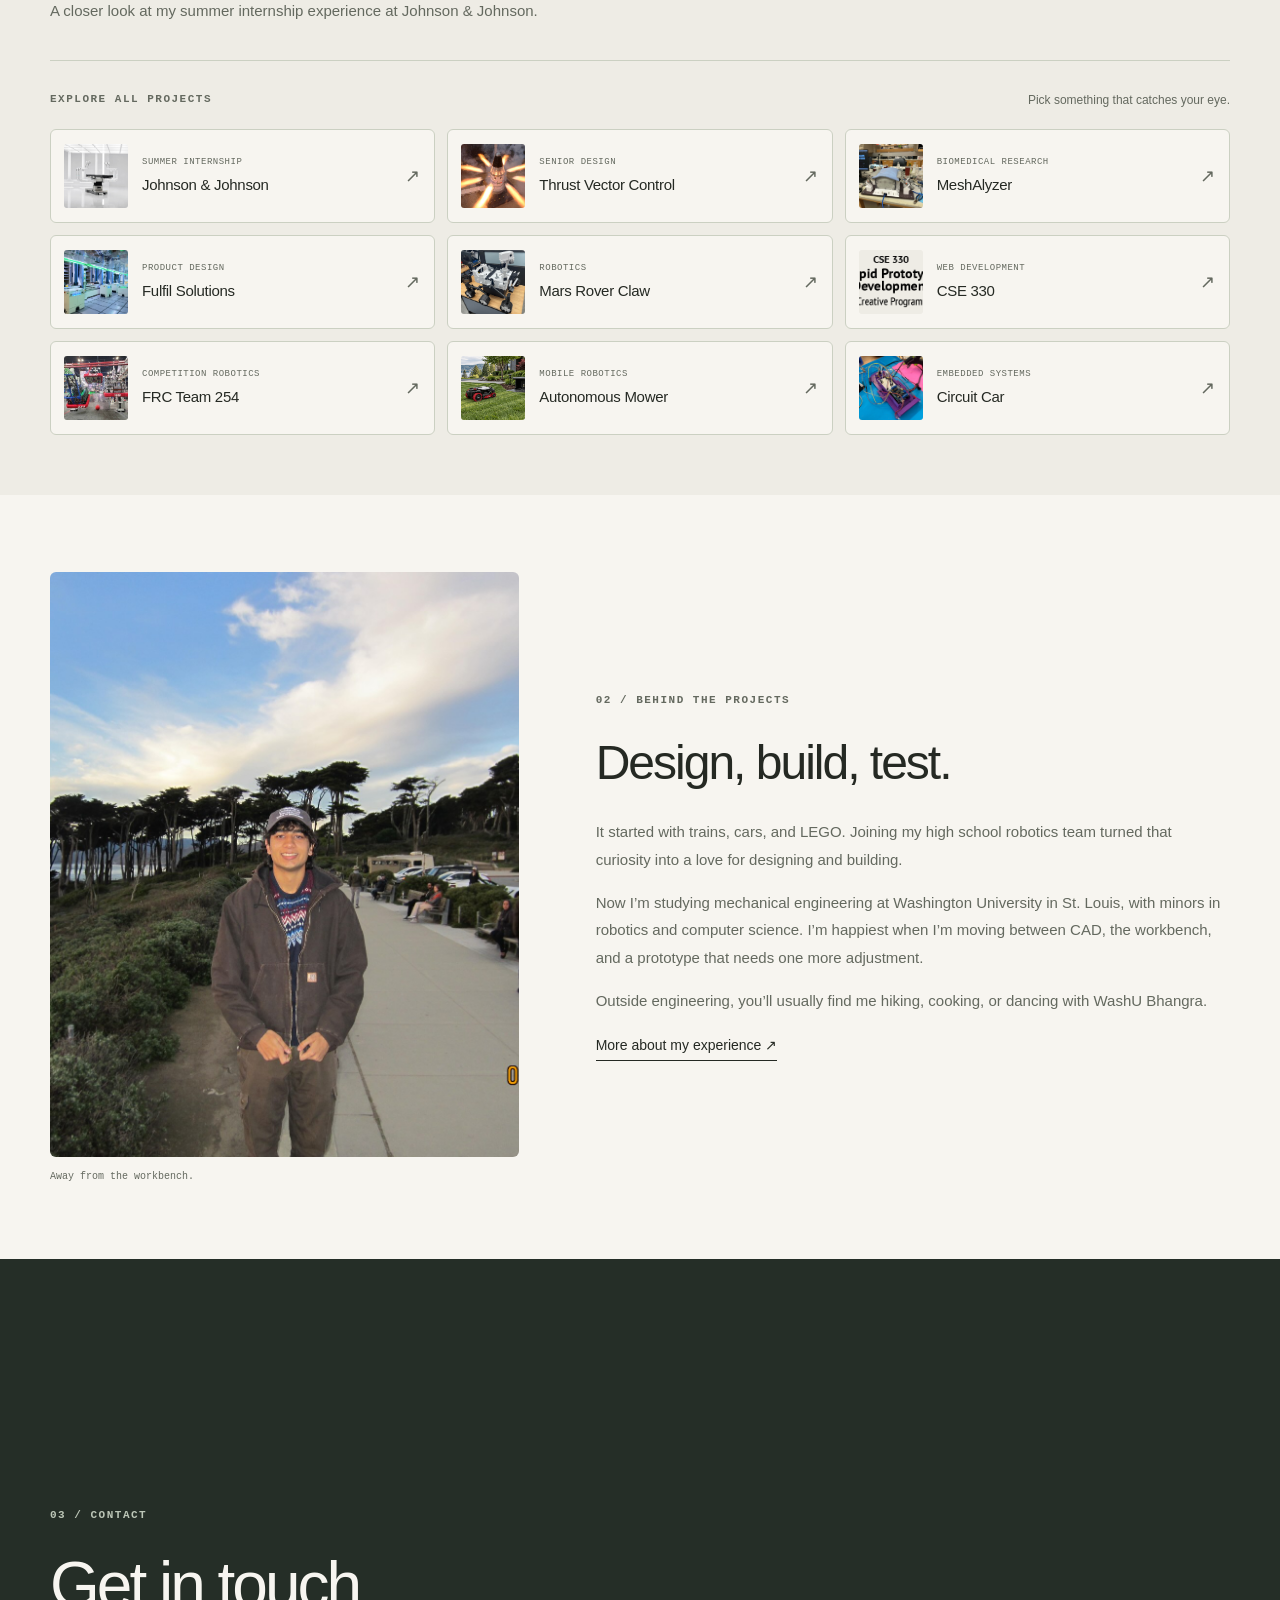
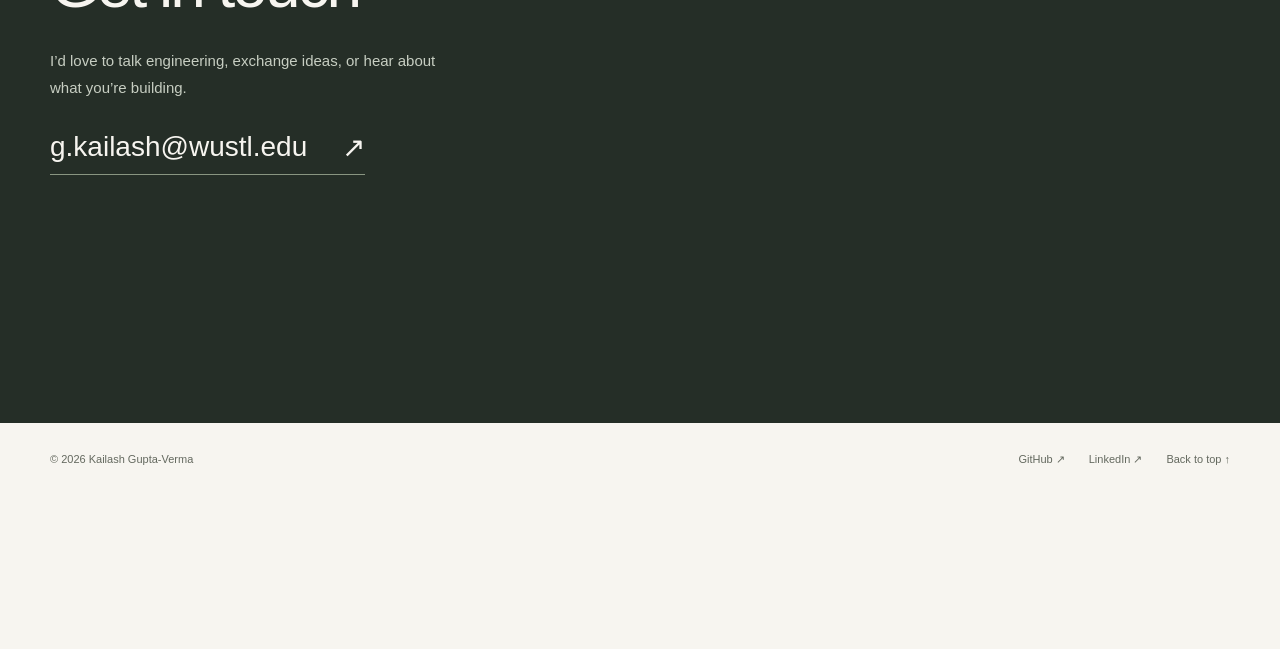
==== commit 53f36de2: "Reorder homepage carousel and project grid" ====
--- a/index.html
+++ b/index.html
@@ -141,8 +141,69 @@
                     </div>
 
                     <div class="project-grid" id="project-track">
-                        <!-- meshalyzer -->
-                        <article class="project-card featured" data-heading="Testing tissue repair" data-intro="A dynamic platform for studying how hernia repairs respond to breathing and coughing.">
+                        <!-- featured project cards -->
+                        <article class="project-card featured" data-heading="Thermal design for robotics" data-intro="Simulation, physical layout testing, and thermal engineering at Johnson & Johnson.">
+                            <a class="project-image" style="--photo-fit: cover; --photo-position: 50% 38%"
+                                href="projects/jnj.html"
+                                aria-label="Read about my Johnson and Johnson internship">
+
+                                <img src="images/jnj.jpg"
+                                    alt="My summer internship at Johnson & Johnson"
+                                    loading="lazy">
+
+                                <span class="banner-caption"><span class="banner-category">Industry experience</span><span class="banner-title">Johnson & Johnson</span></span>
+                                <span class="project-arrow"
+                                    aria-hidden="true">↗</span>
+                            </a>
+
+                            <div class="project-info">
+                                <div>
+                                    
+
+                                    <h3 class="visually-hidden"><a href="projects/jnj.html">Johnson & Johnson</a></h3>
+
+                                    <p>
+                                        A closer look at my summer internship
+                                        experience at Johnson & Johnson.
+                                    </p>
+                                </div>
+
+                                
+                            </div>
+                        </article>
+
+                        <article class="project-card" data-heading="Controlling an unstable system" data-intro="A thrust-vectoring demonstration that makes feedback control visible.">
+                            <a class="project-image" style="--photo-fit: contain; --photo-position: 50% 50%"
+                                href="projects/senior-design.html"
+                                aria-label="Read about the thrust vector control demonstration">
+
+                                <img src="images/snrDesignCover.jpeg"
+                                    alt="Thrust vector control rocket demonstration"
+                                    loading="lazy">
+
+                                <span class="banner-caption"><span class="banner-category">Senior design</span><span class="banner-title">Thrust vector control</span></span>
+                                <span class="project-arrow"
+                                    aria-hidden="true">↗</span>
+                            </a>
+
+                            <div class="project-info">
+                                <div>
+                                    
+
+                                    <h3 class="visually-hidden"><a href="projects/senior-design.html">Thrust vector control</a></h3>
+
+                                    <p>
+                                        A fan-powered thrust vector control
+                                        demonstration that brings feedback
+                                        control to the science center.
+                                    </p>
+                                </div>
+
+                                
+                            </div>
+                        </article>
+
+                        <article class="project-card" data-heading="Testing tissue repair" data-intro="A dynamic platform for studying how hernia repairs respond to breathing and coughing.">
                             <a class="project-image" style="--photo-fit: cover; --photo-position: 50% 50%"
                                 href="projects/meshalyzer.html"
                                 aria-label="Read about MeshAlyzer">
@@ -173,7 +234,6 @@
                             </div>
                         </article>
 
-                        <!-- fulfil -->
                         <article class="project-card" data-heading="Mechanisms for automation" data-intro="Compliant mechanisms and prototypes for automated grocery fulfillment.">
                             <a class="project-image" style="--photo-fit: cover; --photo-position: 50% 50%"
                                 href="projects/fulfil.html"
@@ -204,7 +264,6 @@
                             </div>
                         </article>
 
-                        <!-- rover claw -->
                         <article class="project-card" data-heading="Designing the rover arm" data-intro="Arm and claw development, from torque calculations to working prototypes.">
                             <a class="project-image" style="--photo-fit: contain; --photo-position: 50% 50%"
                                 href="projects/rover-claw.html"
@@ -235,70 +294,67 @@
                             </div>
                         </article>
 
-                        <!-- senior design -->
-                        <article class="project-card" data-heading="Controlling an unstable system" data-intro="A thrust-vectoring demonstration that makes feedback control visible.">
+                        <article class="project-card" data-heading="From interface to database" data-intro="Web applications connecting browser interactions, server logic, and stored data.">
                             <a class="project-image" style="--photo-fit: contain; --photo-position: 50% 50%"
-                                href="projects/senior-design.html"
-                                aria-label="Read about the thrust vector control demonstration">
-
-                                <img src="images/snrDesignCover.jpeg"
-                                    alt="Thrust vector control rocket demonstration"
-                                    loading="lazy">
-
-                                <span class="banner-caption"><span class="banner-category">Senior design</span><span class="banner-title">Thrust vector control</span></span>
-                                <span class="project-arrow"
-                                    aria-hidden="true">↗</span>
-                            </a>
-
-                            <div class="project-info">
-                                <div>
-                                    
-
-                                    <h3 class="visually-hidden"><a href="projects/senior-design.html">Thrust vector control</a></h3>
-
-                                    <p>
-                                        A fan-powered thrust vector control
-                                        demonstration that brings feedback
-                                        control to the science center.
-                                    </p>
-                                </div>
-
-                                
-                            </div>
-                        </article>
-
-                        <!-- johnson & johnson -->
-                        <article class="project-card" data-heading="Thermal design for robotics" data-intro="Simulation, physical layout testing, and thermal engineering at Johnson & Johnson.">
-                            <a class="project-image" style="--photo-fit: cover; --photo-position: 50% 38%"
-                                href="projects/jnj.html"
-                                aria-label="Read about my Johnson and Johnson internship">
-
-                                <img src="images/jnj.jpg"
-                                    alt="My summer internship at Johnson & Johnson"
-                                    loading="lazy">
-
-                                <span class="banner-caption"><span class="banner-category">Industry experience</span><span class="banner-title">Johnson & Johnson</span></span>
-                                <span class="project-arrow"
-                                    aria-hidden="true">↗</span>
-                            </a>
-
-                            <div class="project-info">
-                                <div>
-                                    
-
-                                    <h3 class="visually-hidden"><a href="projects/jnj.html">Johnson & Johnson</a></h3>
-
-                                    <p>
-                                        A closer look at my summer internship
-                                        experience at Johnson & Johnson.
-                                    </p>
-                                </div>
-
-                                
-                            </div>
-                        </article>
-
-                        <!-- autonomous lawn mower -->
+                                href="projects/cse330.html"
+                                aria-label="Read about my CSE 330 web development work">
+
+                                <img src="images/cse330-cover.png"
+                                    alt="Screenshot of my CSE 330 web development work"
+                                    loading="lazy">
+
+                                <span class="banner-caption"><span class="banner-category">Web development</span><span class="banner-title">Web application development</span></span>
+                                <span class="project-arrow"
+                                    aria-hidden="true">↗</span>
+                            </a>
+
+                            <div class="project-info">
+                                <div>
+                                    
+
+                                    <h3 class="visually-hidden"><a href="projects/cse330.html">Web application development</a></h3>
+
+                                    <p>
+                                        Full-stack coursework connecting browser
+                                        interactions, server-side logic,
+                                        databases, and deployment.
+                                    </p>
+                                </div>
+
+                                
+                            </div>
+                        </article>
+
+                        <article class="project-card" data-heading="Engineering for competition" data-intro="Mechanical design and electrical leadership with FRC Team 254.">
+                            <a class="project-image" style="--photo-fit: cover; --photo-position: 50% 42%"
+                                href="projects/frc.html"
+                                aria-label="Read about my FRC robotics experience">
+
+                                <img src="images/frc-2023-cover.jpg"
+                                    alt="Team 254 competition robot"
+                                    loading="lazy">
+
+                                <span class="banner-caption"><span class="banner-category">Competition robotics</span><span class="banner-title">FRC Team 254</span></span>
+                                <span class="project-arrow"
+                                    aria-hidden="true">↗</span>
+                            </a>
+
+                            <div class="project-info">
+                                <div>
+                                    
+
+                                    <h3 class="visually-hidden"><a href="projects/frc.html">FRC Team 254</a></h3>
+
+                                    <p>
+                                        Mechanical design, wiring, and integration
+                                        across the 2022 and 2023 competition seasons.
+                                    </p>
+                                </div>
+
+                                
+                            </div>
+                        </article>
+
                         <article class="project-card" data-heading="Planning autonomous motion" data-intro="Exploring the mechanics, sensing, and navigation of an autonomous mower.">
                             <a class="project-image" style="--photo-fit: cover; --photo-position: 50% 50%"
                                 href="projects/lawn-mower.html"
@@ -330,70 +386,6 @@
                             </div>
                         </article>
 
-                        <!-- cse 330 -->
-                        <article class="project-card" data-heading="From interface to database" data-intro="Web applications connecting browser interactions, server logic, and stored data.">
-                            <a class="project-image" style="--photo-fit: contain; --photo-position: 50% 50%"
-                                href="projects/cse330.html"
-                                aria-label="Read about my CSE 330 web development work">
-
-                                <img src="images/cse330-cover.png"
-                                    alt="Screenshot of my CSE 330 web development work"
-                                    loading="lazy">
-
-                                <span class="banner-caption"><span class="banner-category">Web development</span><span class="banner-title">Web application development</span></span>
-                                <span class="project-arrow"
-                                    aria-hidden="true">↗</span>
-                            </a>
-
-                            <div class="project-info">
-                                <div>
-                                    
-
-                                    <h3 class="visually-hidden"><a href="projects/cse330.html">Web application development</a></h3>
-
-                                    <p>
-                                        Full-stack coursework connecting browser
-                                        interactions, server-side logic,
-                                        databases, and deployment.
-                                    </p>
-                                </div>
-
-                                
-                            </div>
-                        </article>
-
-                        <!-- frc -->
-                        <article class="project-card" data-heading="Engineering for competition" data-intro="Mechanical design and electrical leadership with FRC Team 254.">
-                            <a class="project-image" style="--photo-fit: cover; --photo-position: 50% 42%"
-                                href="projects/frc.html"
-                                aria-label="Read about my FRC robotics experience">
-
-                                <img src="images/frc-2023-cover.jpg"
-                                    alt="Team 254 competition robot"
-                                    loading="lazy">
-
-                                <span class="banner-caption"><span class="banner-category">Competition robotics</span><span class="banner-title">FRC Team 254</span></span>
-                                <span class="project-arrow"
-                                    aria-hidden="true">↗</span>
-                            </a>
-
-                            <div class="project-info">
-                                <div>
-                                    
-
-                                    <h3 class="visually-hidden"><a href="projects/frc.html">FRC Team 254</a></h3>
-
-                                    <p>
-                                        Mechanical design, wiring, and integration
-                                        across the 2022 and 2023 competition seasons.
-                                    </p>
-                                </div>
-
-                                
-                            </div>
-                        </article>
-
-                        <!-- circuit car -->
                         <article class="project-card" data-heading="Connecting code and circuits" data-intro="A circuits-class team project combining motor control, sensing, lights, and sound.">
                             <a class="project-image" style="--photo-fit: contain; --photo-position: 50% 50%"
                                 href="projects/arduino-car.html"
@@ -435,6 +427,26 @@
                     </div>
 
                     <div class="project-matrix">
+                        <a class="mini-project" href="projects/jnj.html">
+                            <img src="images/jnj.jpg"
+                                alt="" loading="lazy">
+                            <div class="mini-project-copy">
+                                <span class="mini-project-category">Summer internship</span>
+                                <h3>Johnson & Johnson</h3>
+                            </div>
+                            <span class="mini-project-arrow" aria-hidden="true">↗</span>
+                        </a>
+
+                        <a class="mini-project" href="projects/senior-design.html">
+                            <img src="images/snrDesignCover.jpeg"
+                                alt="" loading="lazy">
+                            <div class="mini-project-copy">
+                                <span class="mini-project-category">Senior design</span>
+                                <h3>Thrust Vector Control</h3>
+                            </div>
+                            <span class="mini-project-arrow" aria-hidden="true">↗</span>
+                        </a>
+
                         <a class="mini-project" href="projects/meshalyzer.html">
                             <img src="images/meshalyzer.jpg"
                                 alt="" loading="lazy">
@@ -465,22 +477,22 @@
                             <span class="mini-project-arrow" aria-hidden="true">↗</span>
                         </a>
 
-                        <a class="mini-project" href="projects/senior-design.html">
-                            <img src="images/snrDesignCover.jpeg"
-                                alt="" loading="lazy">
-                            <div class="mini-project-copy">
-                                <span class="mini-project-category">Senior design</span>
-                                <h3>Thrust Vector Control</h3>
-                            </div>
-                            <span class="mini-project-arrow" aria-hidden="true">↗</span>
-                        </a>
-
-                        <a class="mini-project" href="projects/jnj.html">
-                            <img src="images/jnj.jpg"
-                                alt="" loading="lazy">
-                            <div class="mini-project-copy">
-                                <span class="mini-project-category">Summer internship</span>
-                                <h3>Johnson & Johnson</h3>
+                        <a class="mini-project" href="projects/cse330.html">
+                            <img src="images/cse330-cover.png"
+                                alt="" loading="lazy">
+                            <div class="mini-project-copy">
+                                <span class="mini-project-category">Web development</span>
+                                <h3>CSE 330</h3>
+                            </div>
+                            <span class="mini-project-arrow" aria-hidden="true">↗</span>
+                        </a>
+
+                        <a class="mini-project" href="projects/frc.html">
+                            <img src="images/frc.jpeg"
+                                alt="" loading="lazy">
+                            <div class="mini-project-copy">
+                                <span class="mini-project-category">Competition robotics</span>
+                                <h3>FRC Team 254</h3>
                             </div>
                             <span class="mini-project-arrow" aria-hidden="true">↗</span>
                         </a>
@@ -491,26 +503,6 @@
                             <div class="mini-project-copy">
                                 <span class="mini-project-category">Mobile robotics</span>
                                 <h3>Autonomous Mower</h3>
-                            </div>
-                            <span class="mini-project-arrow" aria-hidden="true">↗</span>
-                        </a>
-
-                        <a class="mini-project" href="projects/cse330.html">
-                            <img src="images/cse330-cover.png"
-                                alt="" loading="lazy">
-                            <div class="mini-project-copy">
-                                <span class="mini-project-category">Web development</span>
-                                <h3>CSE 330</h3>
-                            </div>
-                            <span class="mini-project-arrow" aria-hidden="true">↗</span>
-                        </a>
-
-                        <a class="mini-project" href="projects/frc.html">
-                            <img src="images/frc.jpeg"
-                                alt="" loading="lazy">
-                            <div class="mini-project-copy">
-                                <span class="mini-project-category">Competition robotics</span>
-                                <h3>FRC Team 254</h3>
                             </div>
                             <span class="mini-project-arrow" aria-hidden="true">↗</span>
                         </a>
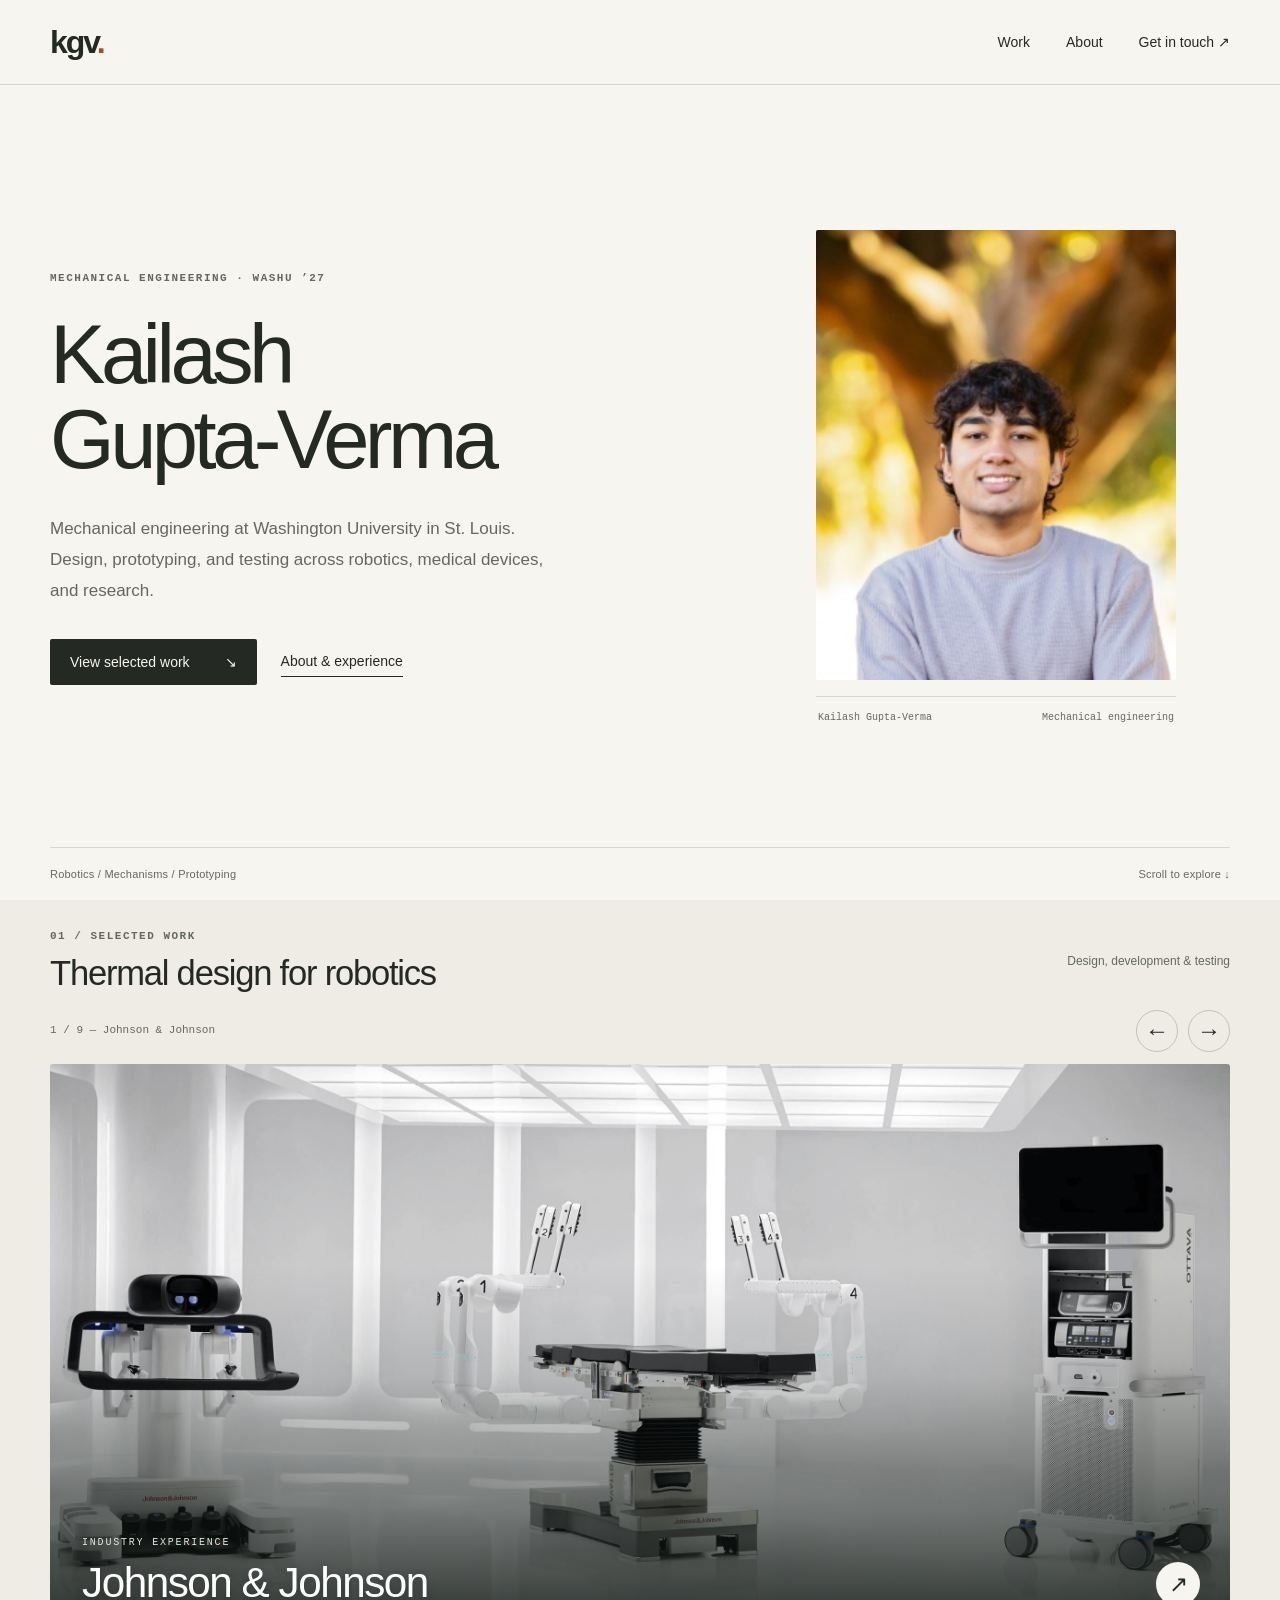
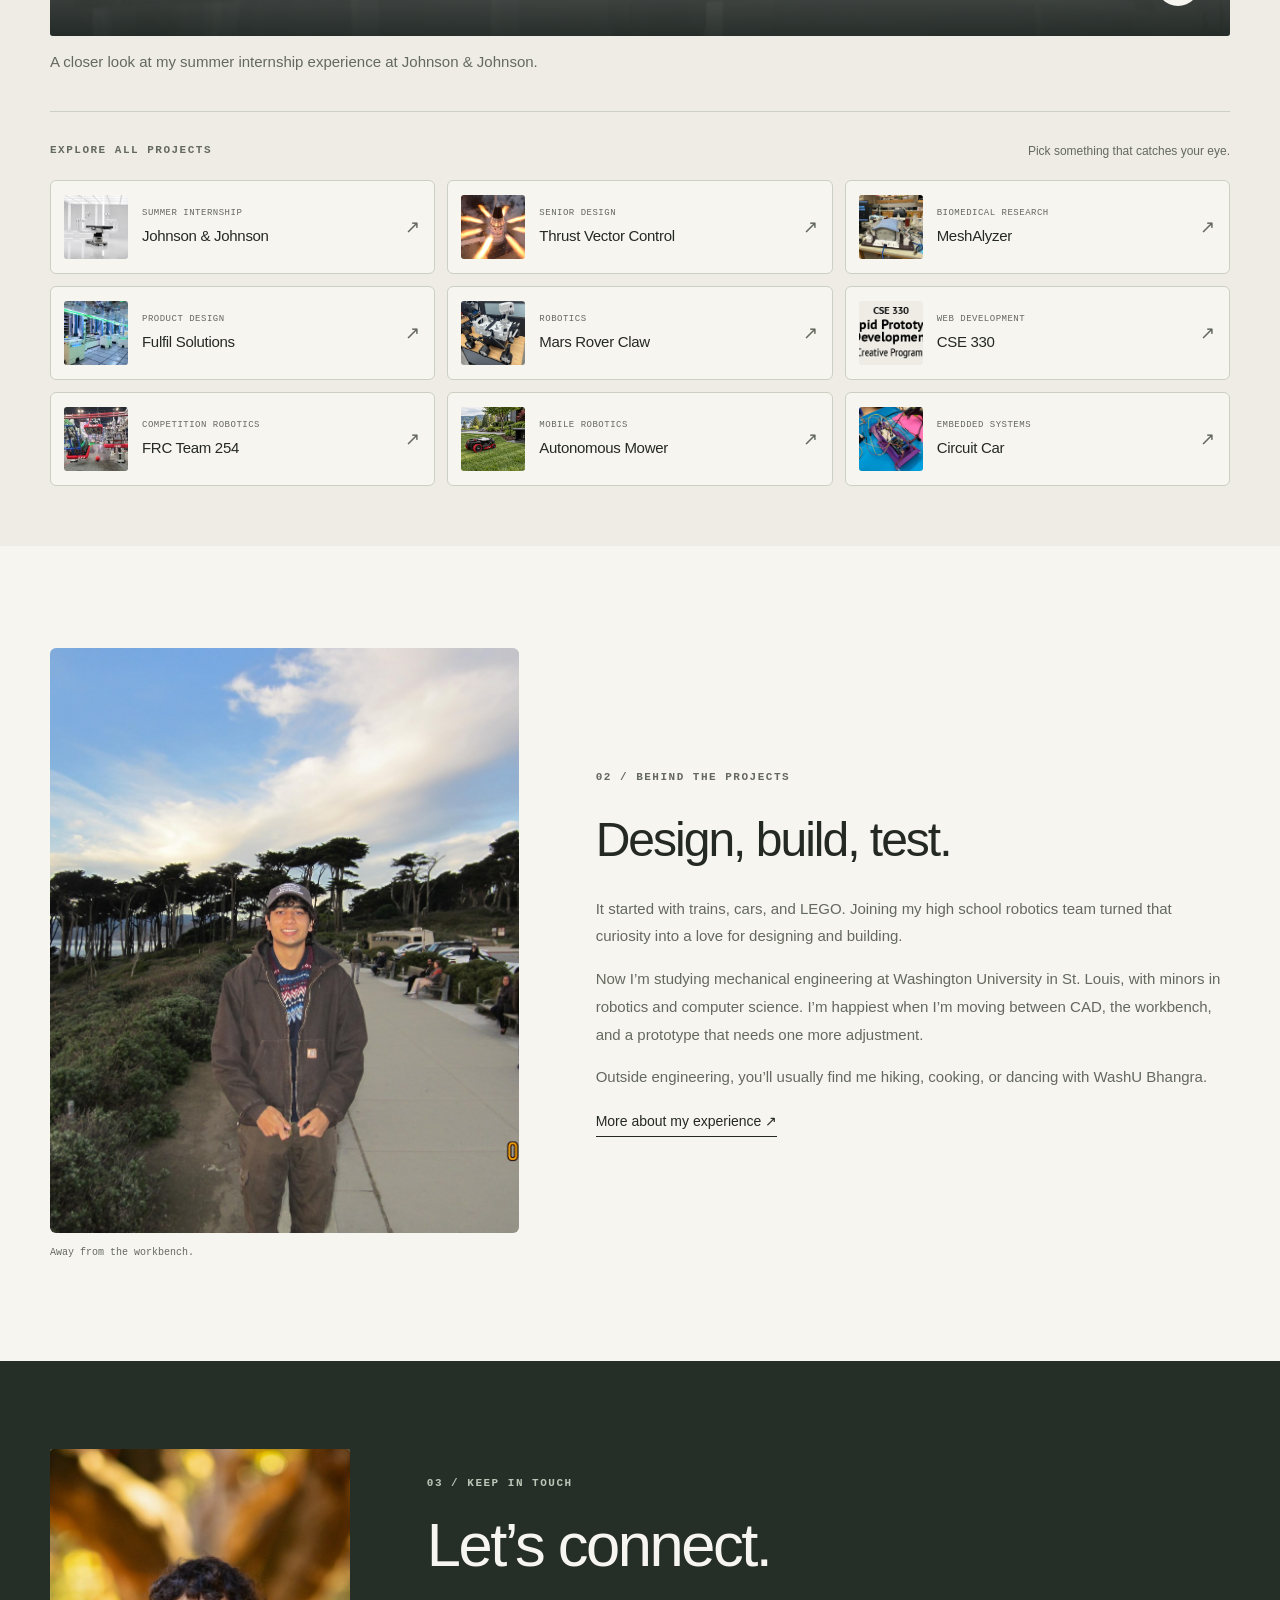
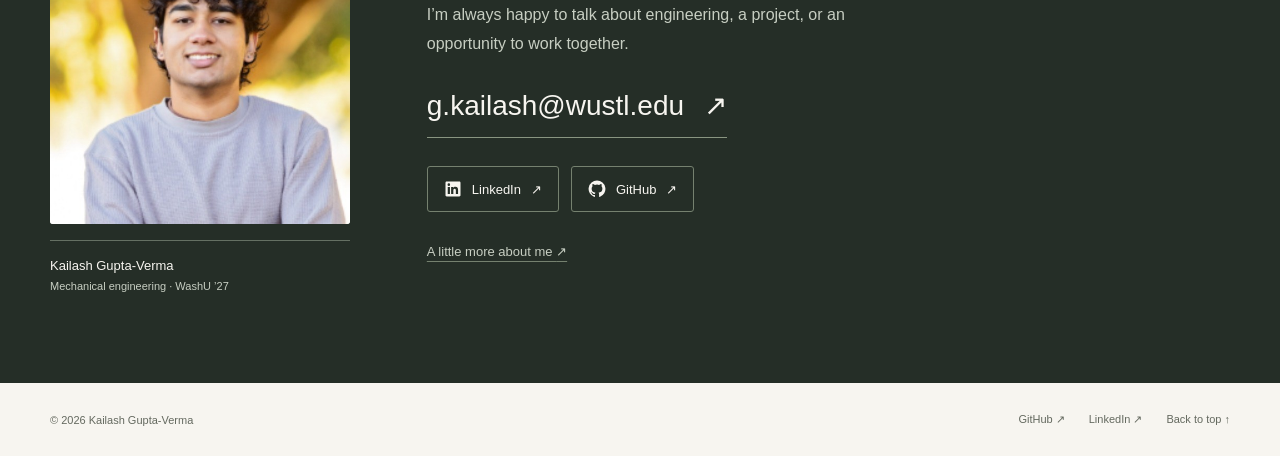
==== commit aee9cf64: "Add portrait and social profiles to homepage contact banner" ====
--- a/index.html
+++ b/index.html
@@ -172,7 +172,7 @@
                             </div>
                         </article>
 
-                        <article class="project-card" data-heading="Controlling an unstable system" data-intro="A thrust-vectoring demonstration that makes feedback control visible.">
+                        <article class="project-card" data-heading="TVC Senior Design Project" data-intro="A thrust-vectoring demonstration that makes feedback control visible.">
                             <a class="project-image" style="--photo-fit: contain; --photo-position: 50% 50%"
                                 href="projects/senior-design.html"
                                 aria-label="Read about the thrust vector control demonstration">
@@ -294,7 +294,7 @@
                             </div>
                         </article>
 
-                        <article class="project-card" data-heading="From interface to database" data-intro="Web applications connecting browser interactions, server logic, and stored data.">
+                        <article class="project-card" data-heading="CSE 330" data-intro="Web applications connecting browser interactions, server logic, and stored data.">
                             <a class="project-image" style="--photo-fit: contain; --photo-position: 50% 50%"
                                 href="projects/cse330.html"
                                 aria-label="Read about my CSE 330 web development work">
@@ -355,7 +355,7 @@
                             </div>
                         </article>
 
-                        <article class="project-card" data-heading="Planning autonomous motion" data-intro="Exploring the mechanics, sensing, and navigation of an autonomous mower.">
+                        <article class="project-card" data-heading="Summer hobby project" data-intro="Exploring the mechanics, sensing, and navigation of an autonomous mower.">
                             <a class="project-image" style="--photo-fit: cover; --photo-position: 50% 50%"
                                 href="projects/lawn-mower.html"
                                 aria-label="Read about my autonomous lawn mower project">
@@ -386,7 +386,7 @@
                             </div>
                         </article>
 
-                        <article class="project-card" data-heading="Connecting code and circuits" data-intro="A circuits-class team project combining motor control, sensing, lights, and sound.">
+                        <article class="project-card" data-heading="Circuits mechatronics project" data-intro="A circuits-class team project combining motor control, sensing, lights, and sound.">
                             <a class="project-image" style="--photo-fit: contain; --photo-position: 50% 50%"
                                 href="projects/arduino-car.html"
                                 aria-label="Read about Circuit Car">
@@ -569,24 +569,47 @@
         </section>
 
         <!-- contact -->
-        <section class="contact-section" id="contact"
+        <section class="contact-section contact-banner" id="contact"
             aria-labelledby="contact-title">
             <div class="container contact-inner">
-                <p class="eyebrow">03 / Contact</p>
-
-                <h2 id="contact-title">
-                    Get in touch
-                </h2>
-
-                <p>
-                    I’d love to talk engineering, exchange ideas,
-                    or hear about what you’re building.
-                </p>
-
-                <a class="contact-link" href="mailto:g.kailash@wustl.edu">
-                    g.kailash@wustl.edu
-                    <span aria-hidden="true">↗</span>
-                </a>
+                <figure class="contact-portrait">
+                    <img src="images/portPFP.jpeg"
+                        alt="Kailash Gupta-Verma"
+                        loading="lazy">
+                    <figcaption>Kailash Gupta-Verma <span>Mechanical engineering · WashU ’27</span></figcaption>
+                </figure>
+
+                <div class="contact-copy">
+                    <p class="eyebrow">03 / Keep in touch</p>
+                    <h2 id="contact-title">Let’s connect.</h2>
+                    <p>I’m always happy to talk about engineering, a project,
+                        or an opportunity to work together.</p>
+                    <a class="contact-link" href="mailto:g.kailash@wustl.edu">
+                        <span>g.kailash@wustl.edu</span>
+                        <span aria-hidden="true">↗</span>
+                    </a>
+                    <div class="contact-socials" role="group" aria-label="Social profiles">
+                        <a href="https://www.linkedin.com/in/kailash-gupta-verma-360150200/"
+                            target="_blank" rel="noopener noreferrer">
+                            <svg class="contact-social-icon" viewBox="0 0 24 24"
+                            fill="currentColor" aria-hidden="true">
+                            <path d="M20.45 2H3.55C2.69 2 2 2.68 2 3.52v16.96c0 .84.69 1.52 1.55 1.52h16.9c.86 0 1.55-.68 1.55-1.52V3.52c0-.84-.69-1.52-1.55-1.52ZM7.93 18.75H4.98V9.2h2.95v9.55ZM6.45 7.9a1.71 1.71 0 1 1 0-3.42 1.71 1.71 0 0 1 0 3.42Zm12.3 10.85H15.8V14.1c0-1.11-.02-2.54-1.55-2.54-1.55 0-1.79 1.21-1.79 2.46v4.73H9.51V9.2h2.83v1.3h.04c.39-.74 1.36-1.53 2.79-1.53 2.98 0 3.58 1.96 3.58 4.51v5.27Z"/>
+                        </svg>
+                            LinkedIn <span aria-hidden="true">↗</span>
+                        </a>
+                        <a href="https://github.com/kailashguptaverma"
+                            target="_blank" rel="noopener noreferrer">
+                            <svg class="contact-social-icon" viewBox="0 0 24 24"
+                            fill="currentColor" aria-hidden="true">
+                            <path d="M12 .8a11.2 11.2 0 0 0-3.54 21.83c.56.1.77-.24.77-.54v-2.1c-3.12.68-3.78-1.33-3.78-1.33-.51-1.3-1.25-1.65-1.25-1.65-1.02-.7.08-.68.08-.68 1.13.08 1.72 1.16 1.72 1.16 1 1.72 2.63 1.22 3.27.93.1-.73.4-1.22.71-1.5-2.49-.28-5.11-1.25-5.11-5.54 0-1.23.44-2.23 1.16-3.02-.12-.29-.5-1.43.11-2.98 0 0 .95-.3 3.08 1.15a10.7 10.7 0 0 1 5.6 0c2.14-1.45 3.08-1.15 3.08-1.15.61 1.55.23 2.69.11 2.98.72.79 1.16 1.79 1.16 3.02 0 4.3-2.63 5.25-5.13 5.53.4.35.76 1.03.76 2.08v3.1c0 .3.2.65.77.54A11.2 11.2 0 0 0 12 .8Z"/>
+                        </svg>
+                            GitHub <span aria-hidden="true">↗</span>
+                        </a>
+                    </div>
+                    <a class="contact-about" href="about.html">
+                        A little more about me <span aria-hidden="true">↗</span>
+                    </a>
+                </div>
             </div>
         </section>
     </main>
--- a/home.css
+++ b/home.css
@@ -65,3 +65,96 @@
  .homepage .banner-title { font-size:28px; }
  .homepage .project-arrow { bottom:24px; right:18px; width:36px; height:36px; font-size:20px; }
 }
+
+/* Personal contact banner */
+.homepage .contact-banner {
+    min-height: 0;
+    padding-block: clamp(48px, 7vw, 88px);
+    background: #252e27;
+}
+.homepage .contact-banner .contact-inner {
+    display: grid;
+    grid-template-columns: minmax(0, 300px) minmax(0, 1fr);
+    align-items: center;
+    gap: clamp(32px, 6vw, 90px);
+}
+.homepage .contact-portrait { margin: 0; min-width: 0; }
+.homepage .contact-portrait img {
+    width: 100%;
+    height: auto;
+    aspect-ratio: 4 / 5;
+    object-fit: cover;
+    object-position: center 35%;
+    border-radius: 3px;
+    background: #eeece5;
+}
+.homepage .contact-portrait figcaption {
+    margin-top: 16px;
+    padding-top: 14px;
+    border-top: 1px solid #657063;
+    font-size: 13px;
+    line-height: 1.7;
+}
+.homepage .contact-portrait figcaption span {
+    display: block;
+    color: #c7cec2;
+    font-size: 11px;
+}
+.homepage .contact-copy { min-width: 0; }
+.homepage .contact-copy .eyebrow { margin-bottom: 18px; }
+.homepage .contact-copy h2 {
+    margin-bottom: 20px;
+    font-size: clamp(36px, 4.8vw, 62px);
+    font-weight: 400;
+    letter-spacing: -.04em;
+}
+.homepage .contact-copy > p:not(.eyebrow) {
+    max-width: 440px;
+    color: #c7cec2;
+    font-size: 16px;
+    line-height: 1.8;
+    margin-bottom: 12px;
+}
+.homepage .contact-copy .contact-link {
+    font-size: clamp(18px, 2.6vw, 28px);
+    gap: 20px;
+    line-height: 1.5;
+    align-items: baseline;
+}
+.homepage .contact-link > span:first-child { min-width: 0; overflow-wrap: anywhere; }
+.homepage .contact-socials {
+    display: flex;
+    flex-wrap: wrap;
+    gap: 12px;
+    margin-top: 28px;
+}
+.homepage .contact-socials a {
+    display: inline-flex;
+    align-items: center;
+    gap: 10px;
+    min-height: 46px;
+    padding: 10px 16px;
+    border: 1px solid #75816f;
+    border-radius: 3px;
+    font-size: 13px;
+}
+.homepage .contact-social-icon { width: 18px; height: 18px; flex-shrink: 0; }
+.homepage .contact-socials a:hover { background: #344036; border-color: #c7cec2; }
+.homepage .contact-about {
+    display: inline-block;
+    margin-top: 22px;
+    padding-block: 10px;
+    color: #c7cec2;
+    font-size: 13px;
+    text-decoration: underline;
+    text-decoration-color: #75816f;
+    text-underline-offset: 5px;
+}
+.homepage .contact-about:hover { color: #f7f5f0; }
+.homepage .contact-banner a:focus-visible { outline-color: #eab39a; }
+@media (max-width: 700px) {
+    .homepage .contact-banner .contact-inner { grid-template-columns: minmax(0, 1fr); gap: 32px; }
+    .homepage .contact-portrait { width: min(240px, 100%); }
+    .homepage .contact-portrait img { aspect-ratio: 1; }
+    .homepage .contact-copy .contact-link { font-size: clamp(17px, 5vw, 26px); gap: 12px; }
+}
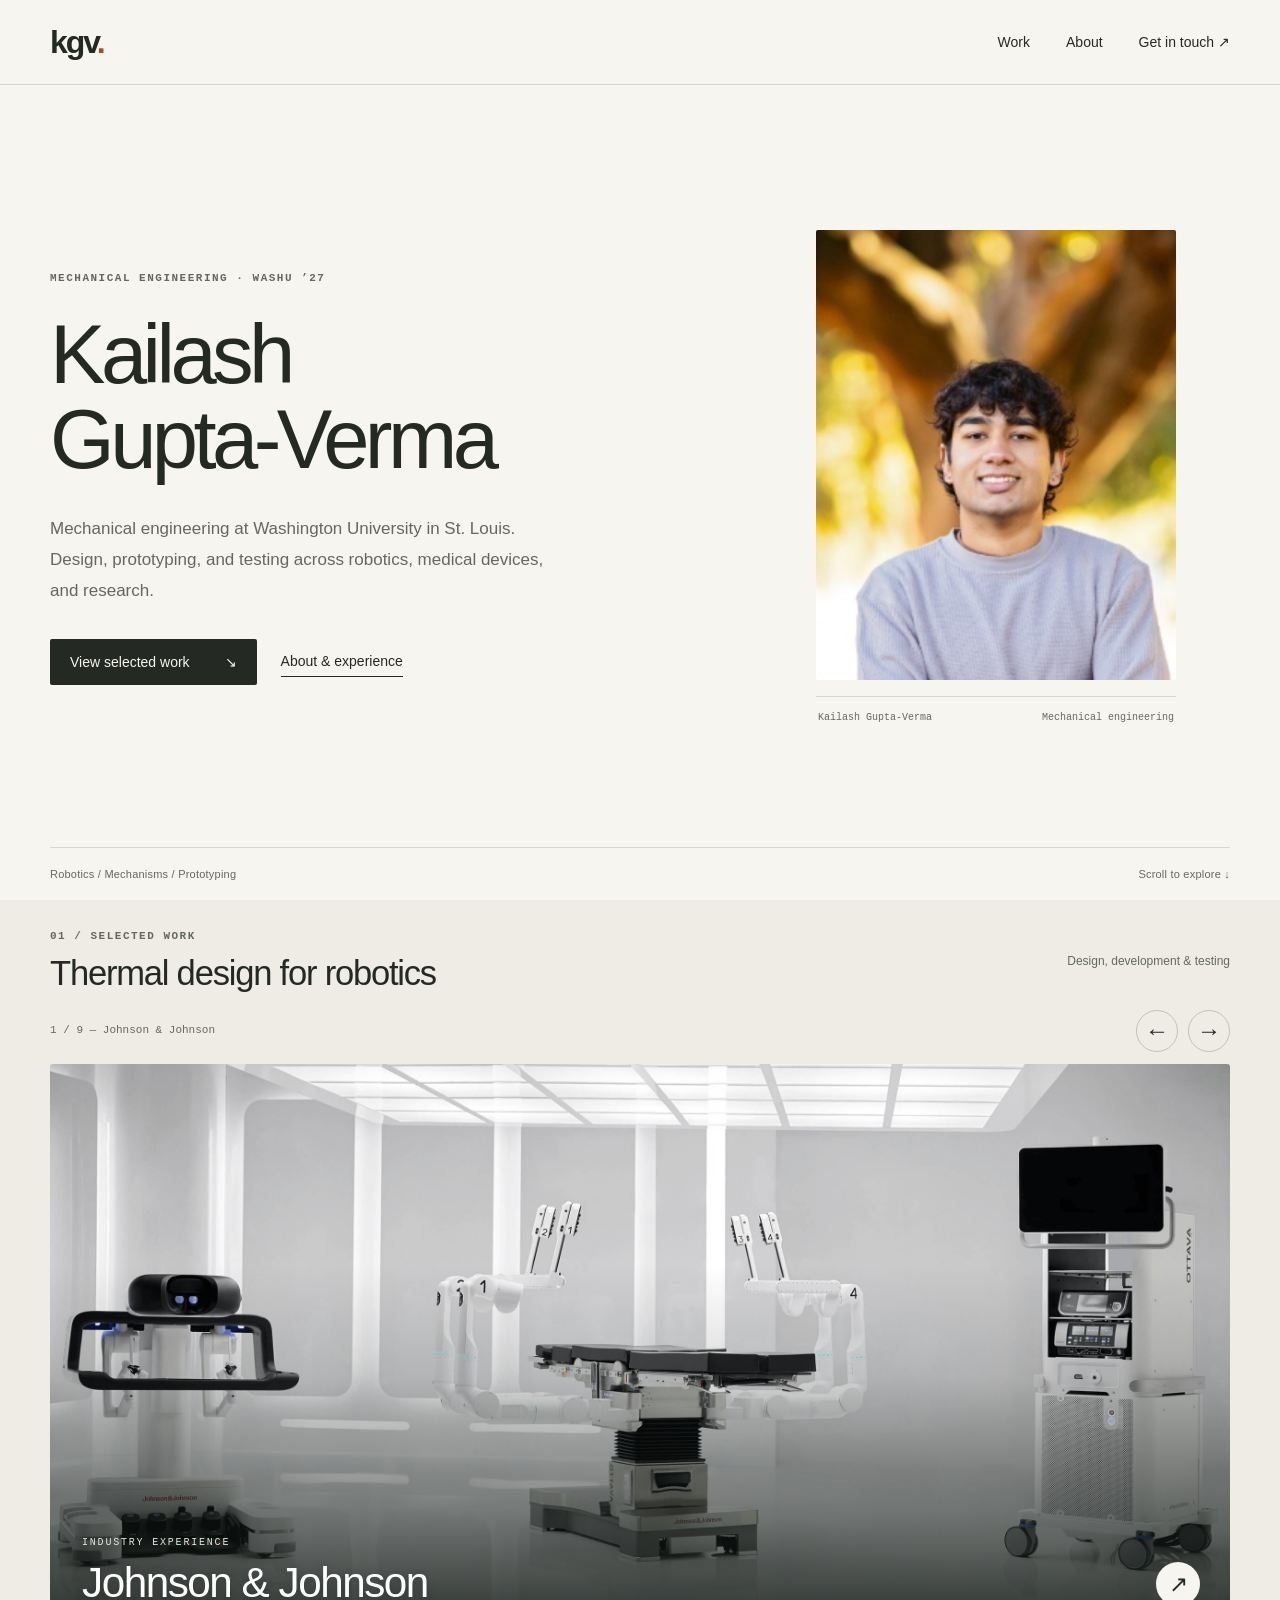
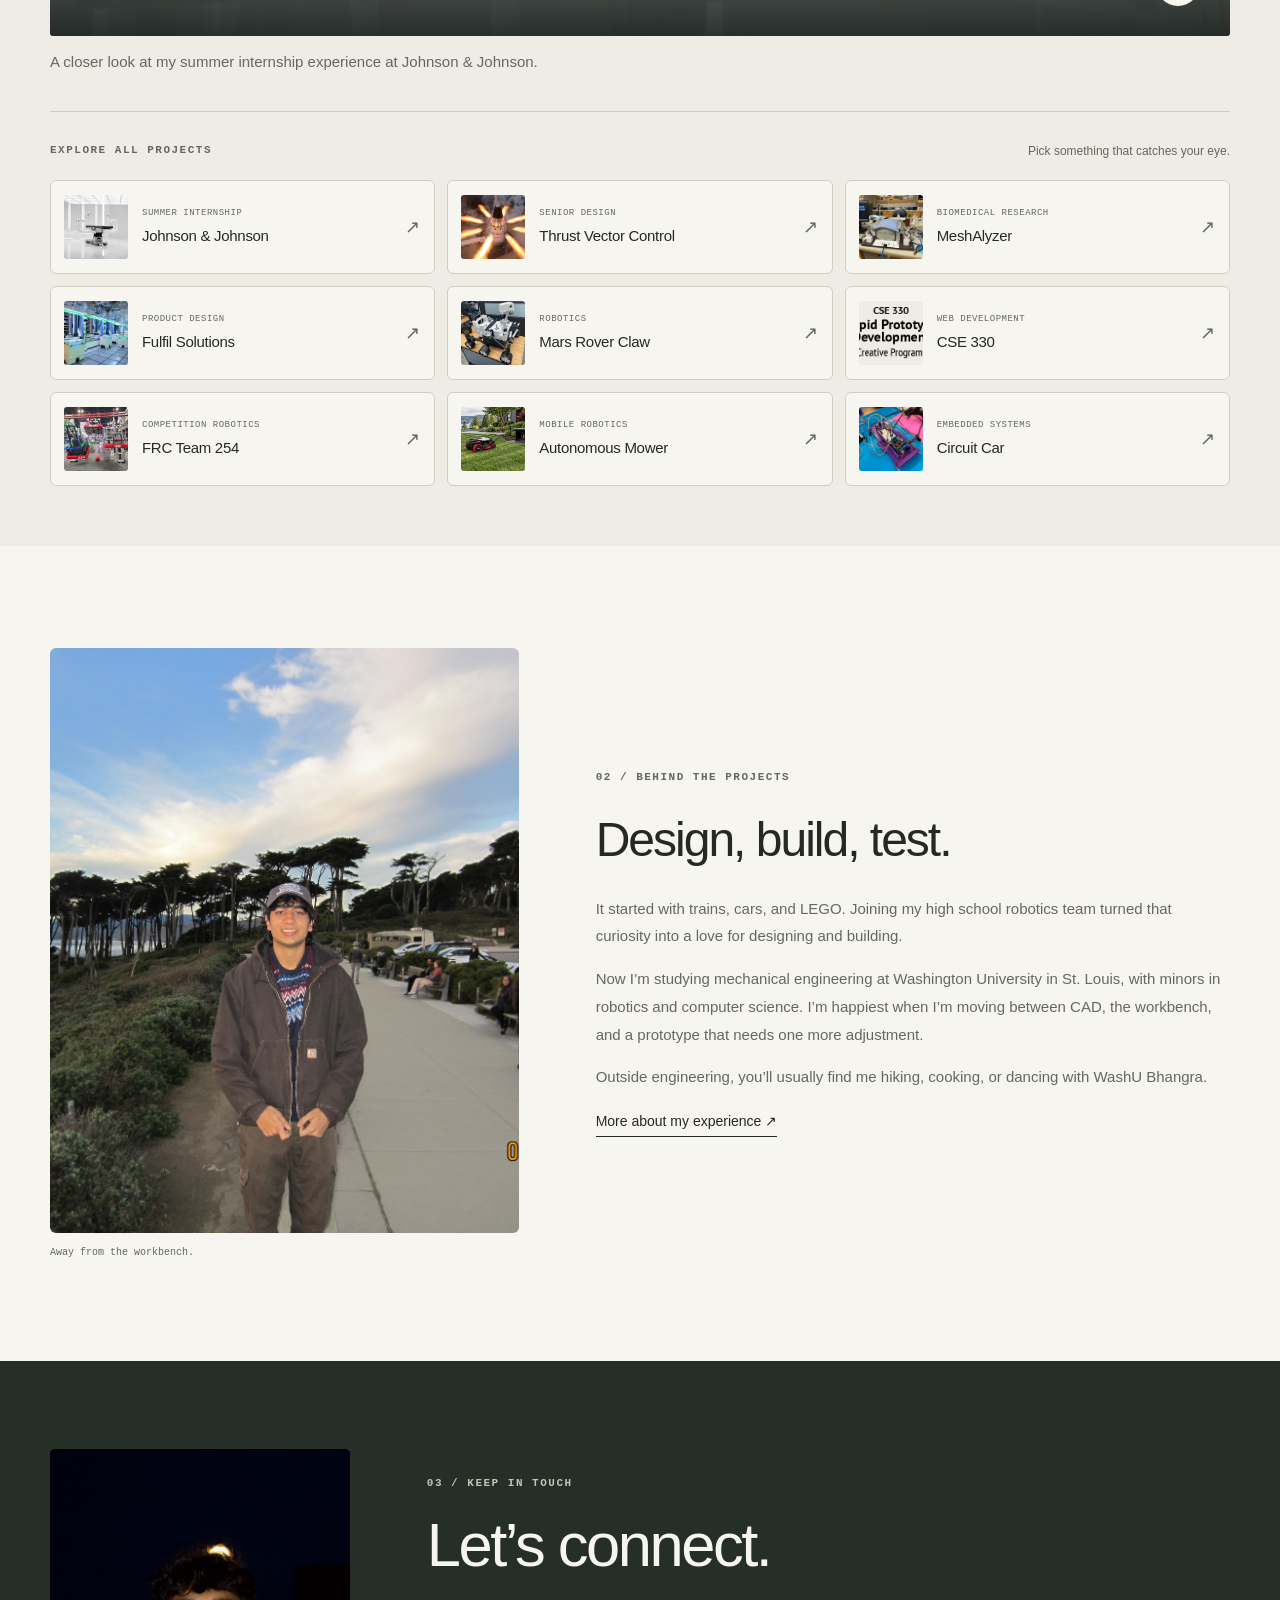
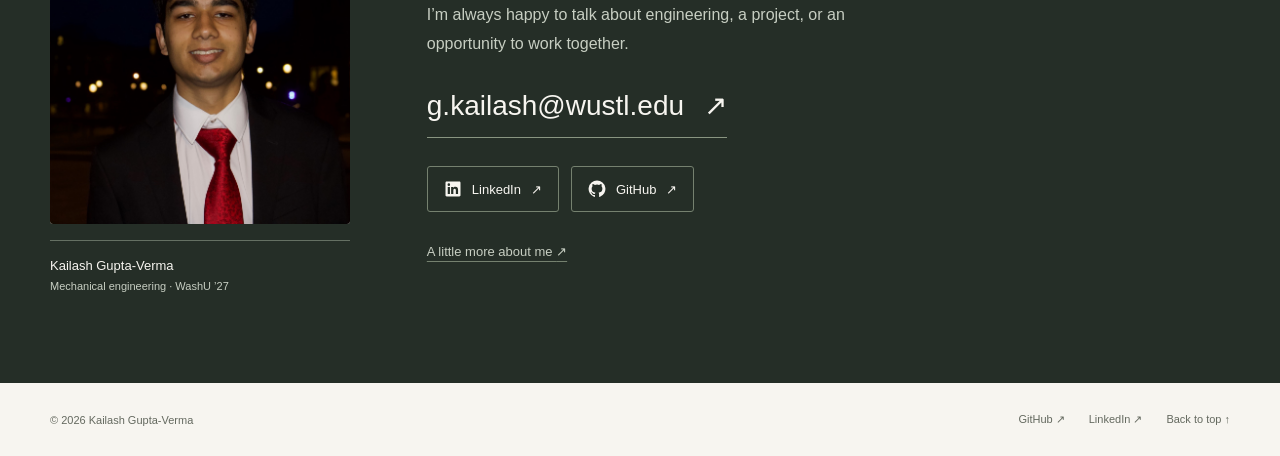
==== commit 3b90e822: "adding suit pfp" ====
--- a/index.html
+++ b/index.html
@@ -573,7 +573,7 @@
             aria-labelledby="contact-title">
             <div class="container contact-inner">
                 <figure class="contact-portrait">
-                    <img src="images/portPFP.jpeg"
+                    <img src="images/suitPfp.jpg"
                         alt="Kailash Gupta-Verma"
                         loading="lazy">
                     <figcaption>Kailash Gupta-Verma <span>Mechanical engineering · WashU ’27</span></figcaption>
